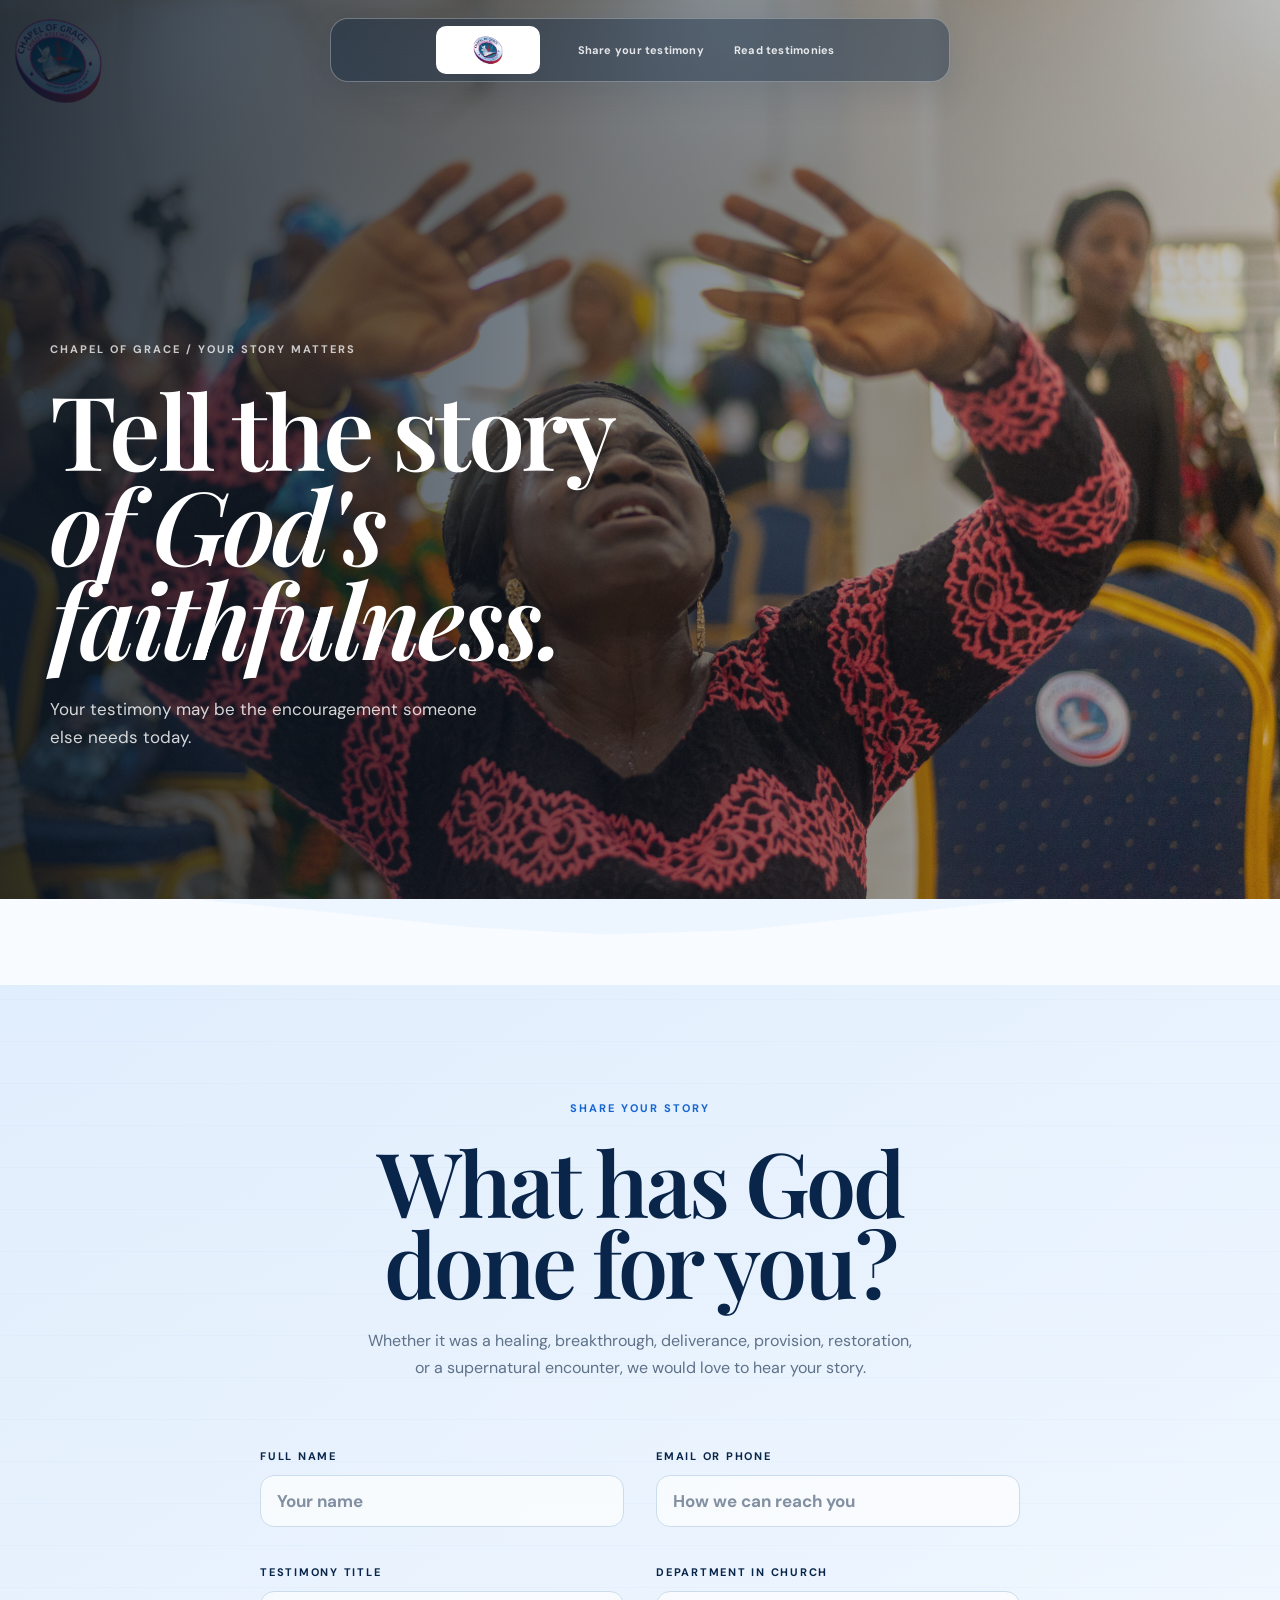
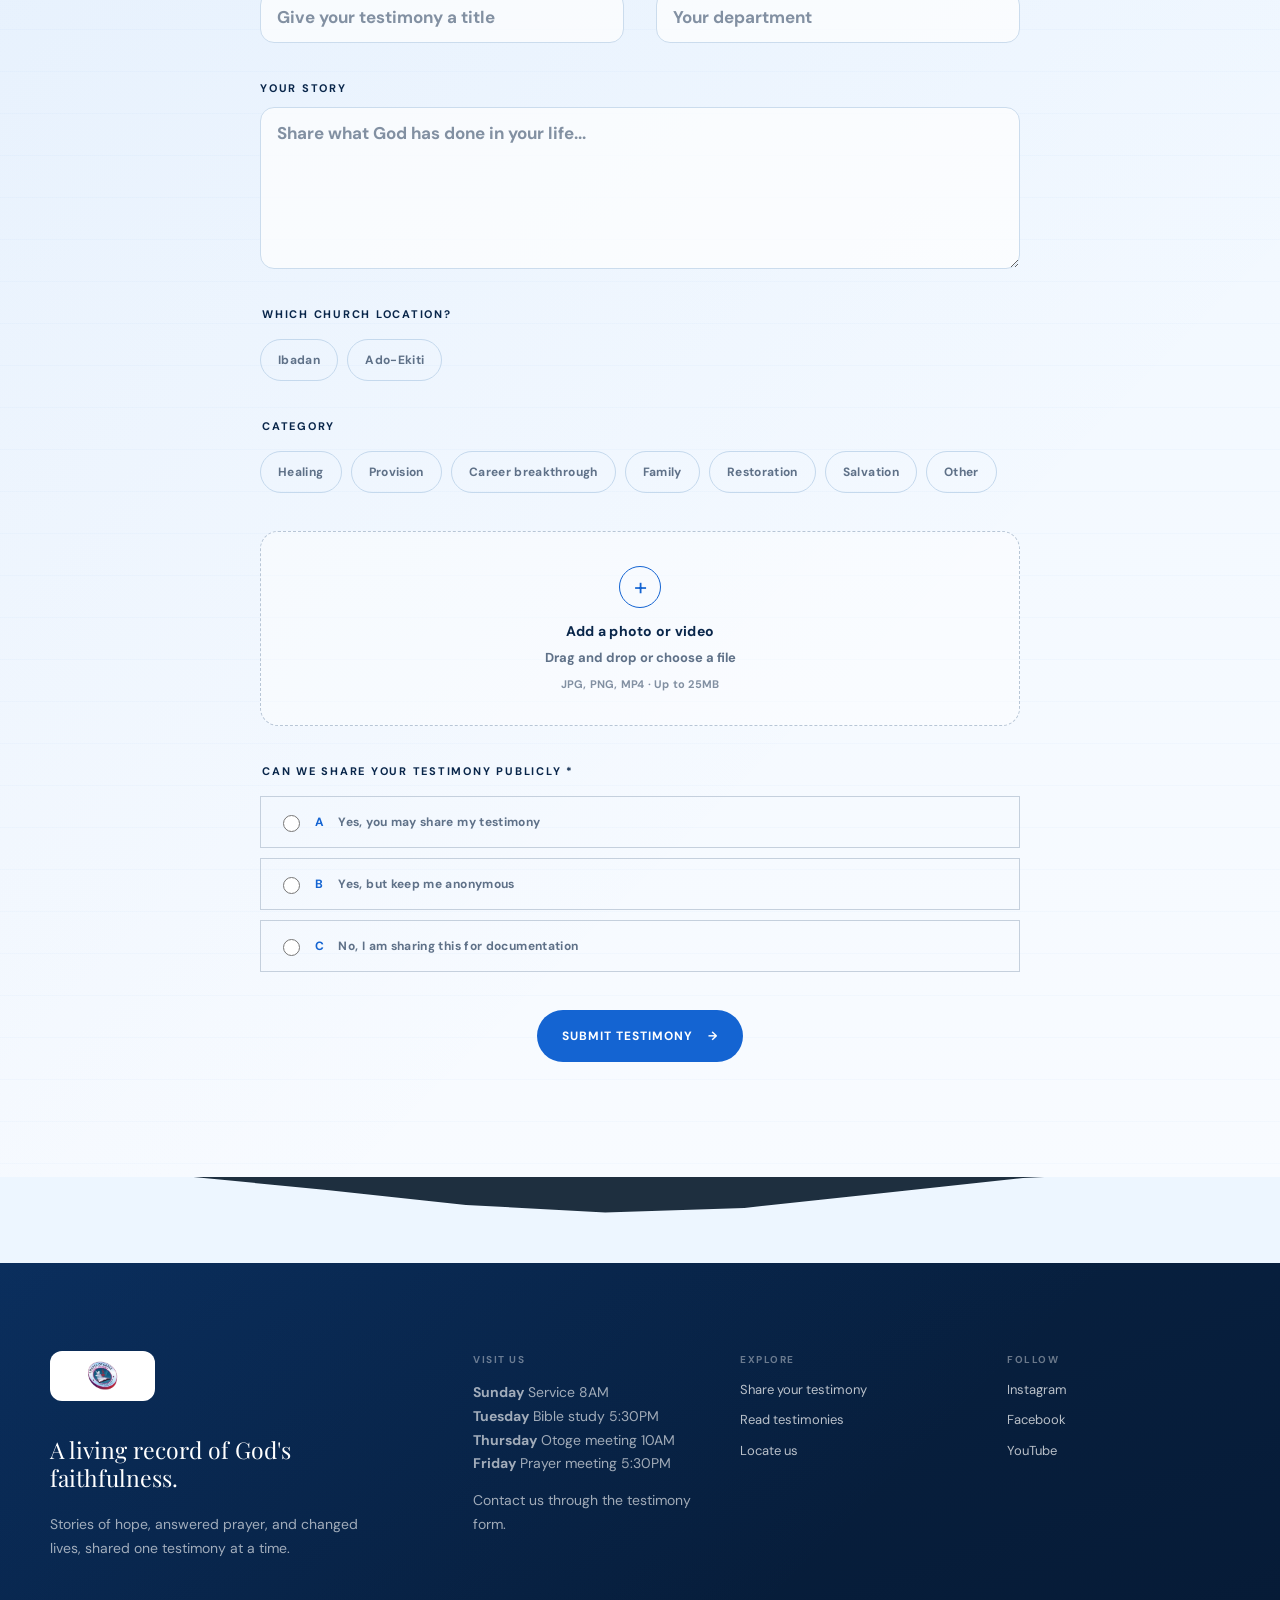
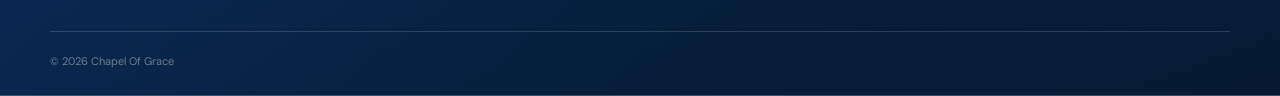
==== share.html @ ff1cec9a "Integrated web3 forms" ====
<!doctype html>
<html lang="en">

<head>
    <meta charset="UTF-8">
    <meta name="viewport" content="width=device-width, initial-scale=1">
    <meta name="description" content="Share your testimony with the Chapel Of Grace community.">
    <title>Share Your Testimony - Chapel Of Grace</title>
    <link rel="icon" type="image/jpeg" href="logo.jpg">
    <link rel="preconnect" href="https://fonts.googleapis.com">
    <link rel="preconnect" href="https://fonts.gstatic.com" crossorigin>
    <link
        href="https://fonts.googleapis.com/css2?family=DM+Sans:wght@400;500;600;700&family=Playfair+Display:ital,wght@0,500;0,600;0,700;1,500&display=swap"
        rel="stylesheet">
    <link rel="stylesheet" href="styles.css">
    <script src="script.js" defer></script>
</head>

<body class="share-page">
    <header class="site-header" id="siteHeader">
        <a class="brand" href="index.html#top" aria-label="Chapel Of Grace home"><img class="brand-logo" src="logo.jpg"
                alt="Chapel Of Grace"></a>
        <nav class="desktop-nav" aria-label="Primary navigation"><a href="share.html" aria-current="page">Share your
                testimony</a><a href="stories.html">Read testimonies</a></nav>
        <button class="menu-toggle" type="button" aria-label="Open navigation" aria-expanded="false"
            aria-controls="mobileNav"><span aria-hidden="true"></span><span aria-hidden="true"></span></button>
        <nav class="mobile-nav" id="mobileNav" aria-label="Mobile navigation"><a href="share.html"
                aria-current="page">Share your
                testimony</a><a href="stories.html">Read testimonies</a></nav>
    </header>

    <main id="top">
        <section class="hero share-hero" aria-labelledby="shareHeroTitle">
            <div class="hero-image" aria-hidden="true"></div>
            <div class="hero-shade" aria-hidden="true"></div>
            <div class="hero-inner page-width">
                <p class="eyebrow light">Chapel Of Grace / Your story matters</p>
                <h1 id="shareHeroTitle">Tell the story<br><em>of God's faithfulness.</em></h1>
                <p class="hero-copy">Your testimony may be the encouragement someone else needs today.</p>
            </div>
        </section>

        <div class="wave-divider wave-sky" aria-hidden="true"></div>
        <section class="share-section section" id="share">
            <div class="page-width narrow-width">
                <div class="section-heading">
                    <p class="eyebrow">Share your story</p>
                    <h2>What has God<br>done for you?</h2>
                    <p>Whether it was a healing, breakthrough, deliverance, provision, restoration, or a supernatural
                        encounter, we would love to hear your story.</p>
                </div>
                <form id="testimonyForm" enctype="multipart/form-data">
                    <input type="hidden" name="access_key" value="eef66657-2991-435d-825e-352e57eb34a8">
                    <input type="hidden" name="subject" value="New testimony submission">
                    <input type="hidden" name="from_name" value="Chapel Of Grace testimony form">
                    <div class="form-row"><label>Full name<input name="name" type="text" placeholder="Your name"
                                required></label><label>Email or phone<input name="contact" type="text"
                                placeholder="How we can reach you" required></label></div>
                    <div class="form-row"><label>Testimony title<input name="title" type="text"
                                placeholder="Give your testimony a title" required></label><label>Department in
                            church<input name="department" type="text" placeholder="Your department" required></label>
                    </div>
                    <label>Your story<textarea name="testimony" rows="6"
                            placeholder="Share what God has done in your life..." required></textarea></label>
                    <fieldset>
                        <legend>Which church location?</legend>
                        <div class="category-list"><label><input type="radio" name="location" value="ibadan"
                                    required><span>Ibadan</span></label><label><input type="radio" name="location"
                                    value="ado-ekiti"><span>Ado-Ekiti</span></label></div>
                    </fieldset>
                    <fieldset>
                        <legend>Category</legend>
                        <div class="category-list"><label><input type="radio" name="category" value="healing"
                                    required><span>Healing</span></label><label><input type="radio" name="category"
                                    value="provision"><span>Provision</span></label><label><input type="radio"
                                    name="category" value="career-breakthrough"><span>Career
                                    breakthrough</span></label><label><input type="radio" name="category"
                                    value="family"><span>Family</span></label><label><input type="radio" name="category"
                                    value="restoration"><span>Restoration</span></label><label><input type="radio"
                                    name="category" value="salvation"><span>Salvation</span></label><label><input
                                    type="radio" name="category" value="other"><span>Other</span></label></div>
                    </fieldset>
                    <div class="upload-field" id="uploadField">
                        <input id="mediaInput" type="file" name="media" accept="image/*,video/*">
                        <label class="upload-content" for="mediaInput">
                            <span class="upload-icon" aria-hidden="true">+</span>
                            <strong>Add a photo or video</strong>
                            <span>Drag and drop or choose a file</span>
                            <small>JPG, PNG, MP4 &middot; Up to 25MB</small>
                        </label>
                        <div class="upload-preview" id="uploadPreview" hidden></div>
                        <p class="upload-error" id="uploadError" role="alert" hidden></p>
                    </div>
                    <fieldset>
                        <legend>Can we share your testimony publicly <span aria-hidden="true">*</span></legend>
                        <div class="sharing-options"><label><input type="radio" name="publicSharing" value="public"
                                    required><span><strong>A</strong> Yes, you may share my
                                    testimony</span></label><label><input type="radio" name="publicSharing"
                                    value="anonymous"><span><strong>B</strong> Yes, but keep me
                                    anonymous</span></label><label><input type="radio" name="publicSharing"
                                    value="documentation"><span><strong>C</strong> No, I am sharing this for
                                    documentation</span></label></div>
                    </fieldset>
                    <button class="button button-blue" type="submit">Submit testimony <span
                            aria-hidden="true">&rarr;</span></button>
                    <p class="form-status" id="formStatus" role="status" aria-live="polite" hidden></p>
                </form>
                <div class="success-message" id="successMessage" hidden>
                    <div class="success-panel">
                        <p class="eyebrow">Thank you</p>
                        <h3>Your story has been received.</h3>
                        <p>Thank you for sharing what God has done. Your story will be reviewed before publication.</p>
                        <button class="text-link" type="button" id="resetForm">Share another testimony <span
                                aria-hidden="true">&rarr;</span></button>
                    </div>
                </div>
            </div>
        </section>
    </main>

    <div class="wave-divider wave-statement" aria-hidden="true"></div>
    <footer class="site-footer">
        <div class="page-width footer-inner">
            <div class="footer-top">
                <div class="footer-brand">
                    <a class="brand" href="index.html#top" aria-label="Chapel Of Grace home"><img class="brand-logo"
                            src="logo.jpg" alt="Chapel Of Grace"></a>
                    <p class="footer-kicker">A living record of God's faithfulness.</p>
                    <p>Stories of hope, answered prayer, and changed lives, shared one testimony at a time.</p>
                </div>
                <div class="footer-column">
                    <p class="footer-label">Visit us</p>
                    <p class="visit-schedule"><strong>Sunday</strong> Service 8AM<br><strong>Tuesday</strong> Bible
                        study 5:30PM<br><strong>Thursday</strong> Otoge meeting 10AM<br><strong>Friday</strong> Prayer
                        meeting 5:30PM</p>
                    <p>Contact us through the testimony form.</p>
                </div>
                <div class="footer-column">
                    <p class="footer-label">Explore</p>
                    <a href="share.html">Share your testimony</a>
                    <a href="stories.html">Read testimonies</a>
                    <a href="index.html#locations">Locate us</a>
                </div>
                <div class="footer-column">
                    <p class="footer-label">Follow</p>
                    <a href="https://www.instagram.com/chapel_of_grace_ibadan/" target="_blank"
                        rel="noopener noreferrer">Instagram</a>
                    <a href="https://web.facebook.com/ChapelofGraceIbadan/" target="_blank"
                        rel="noopener noreferrer">Facebook</a>
                    <a href="https://www.youtube.com/@chapelofgraceibadan" target="_blank"
                        rel="noopener noreferrer">YouTube</a>
                </div>
            </div>
        </div>
        <div class="page-width footer-bottom"><span>&copy; <span id="currentYear"></span> Chapel Of
                Grace</span>
        </div>
    </footer>
</body>

</html>
---- styles.css ----
:root {
    --navy: #102943;
    --blue: #1e5aa8;
    --sky: #eaf1f8;
    --cream: #f7f6f1;
    --paper: #ffffff;
    --muted: #627085;
    --line: #d9e0e8;
    --serif: 'Playfair Display', Georgia, serif;
    --sans: 'DM Sans', Arial, sans-serif;
}

* {
    box-sizing: border-box;
}

html {
    scroll-behavior: smooth;
}

body {
    margin: 0;
    min-width: 320px;
    overflow-x: hidden;
    color: var(--navy);
    background: var(--paper);
    font-family: var(--sans);
}

a {
    color: inherit;
    text-decoration: none;
}

button,
input,
textarea {
    font: inherit;
}

.page-width {
    width: min(1180px, calc(100% - 48px));
    margin-inline: auto;
}

.narrow-width {
    width: min(760px, calc(100% - 48px));
}

.section {
    padding: 120px 0;
}

.site-header {
    position: absolute;
    z-index: 10;
    inset: 0 0 auto;
    height: 88px;
    padding: 0 max(24px, calc((100vw - 1180px) / 2));
    display: flex;
    align-items: center;
    justify-content: space-between;
    color: #fff;
}

.brand {
    display: inline-flex;
    align-items: center;
}

.brand-logo {
    display: block;
    width: 116px;
    height: auto;
}

.desktop-nav {
    display: flex;
    gap: 38px;
    font-size: 13px;
}

.desktop-nav a,
.mobile-nav a {
    transition: opacity .2s ease;
}

.desktop-nav a:hover,
.mobile-nav a:hover {
    opacity: .65;
}

.menu-toggle,
.mobile-nav {
    display: none;
}

.hero {
    position: relative;
    isolation: isolate;
    min-height: 760px;
    height: min(100vh, 900px);
    overflow: hidden;
    display: flex;
    align-items: center;
    color: #fff;
}

.hero-image,
.hero-shade,
.statement-image,
.statement-shade {
    position: absolute;
    inset: 0;
}

.hero-image {
    z-index: -2;
    background: #26394b url('./hero.jpg') center / cover no-repeat;
}

.hero-shade {
    z-index: -1;
    background: linear-gradient(90deg, rgba(7, 21, 36, .84) 0%, rgba(7, 21, 36, .5) 48%, rgba(7, 21, 36, .24) 100%);
}

.hero-inner {
    padding-top: 82px;
}

.eyebrow {
    margin: 0 0 26px;
    color: var(--blue);
    font-size: 11px;
    line-height: 1.3;
    font-weight: 700;
    letter-spacing: .18em;
    text-transform: uppercase;
}

.eyebrow.light {
    color: rgba(255, 255, 255, .75);
}

h1,
h2,
h3,
p {
    margin-top: 0;
}

h1,
h2,
h3 {
    font-family: var(--serif);
    font-weight: 600;
}

.hero h1 {
    max-width: 760px;
    margin-bottom: 30px;
    font-size: clamp(3.6rem, 8vw, 7.6rem);
    line-height: .92;
    letter-spacing: -.055em;
}

em {
    color: inherit;
    font-style: italic;
}

.hero-copy {
    max-width: 430px;
    margin-bottom: 34px;
    color: rgba(255, 255, 255, .82);
    font-size: 17px;
    line-height: 1.65;
}

.hero-actions {
    display: flex;
    align-items: center;
    gap: 25px;
    flex-wrap: wrap;
}

.button {
    display: inline-flex;
    align-items: center;
    justify-content: center;
    gap: 15px;
    min-height: 50px;
    padding: 0 22px;
    border: 1px solid transparent;
    cursor: pointer;
    font-size: 12px;
    font-weight: 700;
    letter-spacing: .08em;
    text-transform: uppercase;
    transition: transform .2s ease, background .2s ease, color .2s ease;
}

.button:hover {
    transform: translateY(-2px);
}

.button-light {
    background: #fff;
    color: var(--navy);
}

.button-light:hover {
    background: var(--sky);
}

.button-blue {
    background: var(--blue);
    color: #fff;
}

.button-blue:hover {
    background: #154783;
}

.text-link {
    display: inline-flex;
    align-items: center;
    gap: 9px;
    border-bottom: 1px solid currentColor;
    padding-bottom: 4px;
    font-size: 12px;
    font-weight: 700;
    letter-spacing: .08em;
    text-transform: uppercase;
}

.text-link.light {
    color: #fff;
    border-color: rgba(255, 255, 255, .6);
}

.verse {
    display: flex;
    flex-direction: column;
    gap: 8px;
    max-width: 300px;
    margin-top: 55px;
    padding-left: 16px;
    border-left: 2px solid #8cb6e4;
    color: rgba(255, 255, 255, .72);
    font-family: var(--serif);
    font-size: 16px;
    line-height: 1.5;
}

.verse small {
    color: rgba(255, 255, 255, .5);
    font-family: var(--sans);
    font-size: 10px;
    letter-spacing: .14em;
    text-transform: uppercase;
}

.scroll-cue {
    position: absolute;
    bottom: 28px;
    left: 50%;
    display: flex;
    align-items: center;
    gap: 14px;
    color: rgba(255, 255, 255, .65);
    font-size: 10px;
    letter-spacing: .18em;
    text-transform: uppercase;
    transform: translateX(-50%);
}

.scroll-cue i {
    display: block;
    width: 42px;
    height: 1px;
    background: currentColor;
}

.intro {
    background:
        linear-gradient(120deg, rgba(255, 255, 255, .72), transparent 42%),
        linear-gradient(180deg, #f8fbff 0%, #eef6ff 100%);
}

.intro-grid {
    display: grid;
    grid-template-columns: 1.25fr .75fr;
    gap: 12%;
    align-items: end;
}

.intro h2 {
    max-width: 720px;
    margin: 0;
    font-size: clamp(2.5rem, 5vw, 5.4rem);
    line-height: .99;
    letter-spacing: -.045em;
}

.intro h2 em {
    color: var(--blue);
}

.intro-note {
    max-width: 310px;
    padding-bottom: 5px;
    color: var(--muted);
    font-size: 16px;
    line-height: 1.7;
}

.intro-note .text-link {
    margin-top: 18px;
    color: var(--navy);
}

.locations-section {
    background:
        linear-gradient(135deg, rgba(20, 100, 210, .08), transparent 48%),
        linear-gradient(180deg, #f8fbff 0%, #ffffff 100%);
}

.locations-grid {
    display: grid;
    grid-template-columns: minmax(220px, .72fr) minmax(0, 1.28fr);
    gap: clamp(50px, 8vw, 120px);
    align-items: center;
}

.locations-intro h2 {
    margin: 0 0 26px;
    color: var(--navy);
    font-size: clamp(4rem, 8vw, 8rem);
    line-height: .84;
    letter-spacing: -.06em;
}

.locations-intro h2 em {
    color: var(--blue);
}

.locations-intro>p:not(.eyebrow) {
    max-width: 300px;
    margin-bottom: 34px;
    color: var(--muted);
    font-size: 16px;
    line-height: 1.7;
}

.location-tabs {
    display: flex;
    gap: 10px;
}

.location-tab {
    padding: 12px 22px;
    border: 1px solid var(--line);
    border-radius: 999px;
    background: transparent;
    color: var(--muted);
    cursor: pointer;
    font-size: 11px;
    font-weight: 700;
    letter-spacing: .12em;
    text-transform: uppercase;
    transition: background .2s ease, border-color .2s ease, color .2s ease;
}

.location-tab:hover,
.location-tab.active {
    border-color: var(--blue);
    background: var(--blue);
    color: #fff;
}

.location-map-wrap {
    position: relative;
    min-height: 430px;
    overflow: hidden;
    border-radius: 22px;
    background: var(--sky);
    box-shadow: 0 24px 50px rgba(9, 38, 74, .14);
}

.location-map {
    display: none;
    width: 100%;
    height: 430px;
    border: 0;
}

.location-map.active {
    display: block;
}

.socials-section {
    background: var(--navy);
    color: #fff;
}

.socials-inner {
    display: grid;
    grid-template-columns: 1fr 1fr;
    gap: 70px;
    align-items: end;
}

.socials-section h2 {
    margin: 0;
    font-size: clamp(3.4rem, 7vw, 7rem);
    line-height: .88;
    letter-spacing: -.06em;
}

.socials-section h2 em {
    color: #8eb9f3;
}

.social-links {
    display: grid;
    border-top: 1px solid rgba(255, 255, 255, .25);
}

.social-links a {
    display: flex;
    align-items: center;
    justify-content: space-between;
    padding: 18px 0;
    border-bottom: 1px solid rgba(255, 255, 255, .25);
    color: rgba(255, 255, 255, .82);
    font-size: 13px;
    font-weight: 700;
    letter-spacing: .08em;
    text-transform: uppercase;
    transition: color .2s ease, padding .2s ease;
}

.social-name {
    display: inline-flex;
    align-items: center;
    gap: 12px;
}

.social-icon {
    width: 20px;
    height: 20px;
    fill: none;
    stroke: currentColor;
    stroke-linecap: round;
    stroke-linejoin: round;
    stroke-width: 1.8;
}

.social-icon-facebook {
    fill: currentColor;
    stroke: none;
}

.social-icon-youtube {
    width: 22px;
}

.social-play {
    fill: currentColor;
    stroke: none;
}

.social-links a:hover {
    padding-inline: 8px;
    color: #fff;
}

.share-section {
    background:
        linear-gradient(135deg, rgba(20, 100, 210, .06), transparent 48%),
        repeating-linear-gradient(0deg, rgba(20, 100, 210, .025) 0, rgba(20, 100, 210, .025) 1px, transparent 1px, transparent 42px),
        linear-gradient(180deg, #edf6ff 0%, #f8fbff 100%);
}

.section-heading {
    margin-bottom: 68px;
    text-align: center;
}

.section-heading h2 {
    margin-bottom: 24px;
    font-size: clamp(3rem, 7vw, 6.5rem);
    line-height: .9;
    letter-spacing: -.055em;
}

.section-heading>p:last-child {
    max-width: 560px;
    margin: auto;
    color: var(--muted);
    font-size: 16px;
    line-height: 1.7;
}

form {
    display: flex;
    flex-direction: column;
    gap: 38px;
}

.form-row {
    display: grid;
    grid-template-columns: 1fr 1fr;
    gap: 32px;
}

form label,
legend {
    display: block;
    color: var(--navy);
    font-size: 11px;
    font-weight: 700;
    letter-spacing: .16em;
    text-transform: uppercase;
}

input[type='text'],
textarea {
    display: block;
    width: 100%;
    margin-top: 12px;
    padding: 12px 0 16px;
    border: 0;
    border-bottom: 1px solid #b8c6d6;
    outline: 0;
    color: var(--navy);
    background: transparent;
    font-size: 17px;
}

textarea {
    resize: vertical;
    min-height: 125px;
}

input::placeholder,
textarea::placeholder {
    color: #8290a2;
}

input[type='text']:focus,
textarea:focus {
    border-color: var(--blue);
}

fieldset {
    min-width: 0;
    margin: 0;
    padding: 0;
    border: 0;
}

.category-list {
    display: flex;
    flex-wrap: wrap;
    gap: 9px;
    margin-top: 18px;
}

.category-list label {
    cursor: pointer;
}

.category-list input {
    position: absolute;
    opacity: 0;
    pointer-events: none;
}

.category-list span {
    display: block;
    padding: 12px 17px;
    border: 1px solid #c5d0dd;
    color: var(--muted);
    font-size: 12px;
    letter-spacing: .03em;
    text-transform: none;
    transition: .2s ease;
}

.category-list span:hover,
.category-list input:checked+span {
    border-color: var(--blue);
    background: var(--blue);
    color: #fff;
}

.sharing-options {
    display: grid;
    gap: 10px;
    margin-top: 18px;
}

.sharing-options label {
    display: flex;
    align-items: center;
    gap: 12px;
    padding: 15px 17px;
    border: 1px solid #c5d0dd;
    color: var(--muted);
    cursor: pointer;
    font-size: 12px;
    letter-spacing: .03em;
    text-transform: none;
    transition: border-color .2s ease, background .2s ease, color .2s ease;
}

.sharing-options label:has(input:checked) {
    border-color: var(--blue);
    background: rgba(20, 100, 210, .08);
    color: var(--navy);
}

.sharing-options input {
    flex: 0 0 auto;
    width: 17px;
    height: 17px;
    accent-color: var(--blue);
}

.sharing-options strong {
    display: inline-block;
    min-width: 20px;
    color: var(--blue);
}

.upload-field {
    position: relative;
    padding: 0;
    border: 1px dashed #b8c6d6;
    border-radius: 18px;
    background: rgba(255, 255, 255, .42);
    cursor: pointer;
    overflow: hidden;
    transition: border-color .2s ease, background .2s ease, box-shadow .2s ease;
}

.upload-field:hover,
.upload-field.is-dragging,
.upload-field.has-file {
    border-color: var(--blue);
    background: rgba(255, 255, 255, .78);
    box-shadow: 0 0 0 4px rgba(20, 100, 210, .08);
}

.upload-field input {
    position: absolute;
    width: 1px;
    height: 1px;
    overflow: hidden;
    clip: rect(0 0 0 0);
    white-space: nowrap;
    clip-path: inset(50%);
}

.upload-content {
    display: flex;
    align-items: center;
    flex-direction: column;
    gap: 9px;
    padding: 34px 26px;
    color: var(--muted);
    cursor: pointer;
    letter-spacing: 0;
    text-align: center;
    text-transform: none;
}

.upload-icon {
    display: grid;
    width: 42px;
    height: 42px;
    margin-bottom: 5px;
    place-items: center;
    border: 1px solid var(--blue);
    border-radius: 50%;
    color: var(--blue);
    font-size: 24px;
    font-weight: 400;
}

.upload-content strong {
    color: var(--navy);
    font-size: 14px;
    letter-spacing: .02em;
    text-transform: none;
}

.upload-content>span:not(.upload-icon) {
    font-size: 13px;
}

.upload-content small {
    display: block;
    margin-top: 2px;
    color: #8290a2;
    font-size: 11px;
    letter-spacing: .02em;
    text-transform: none;
}

.upload-preview {
    margin: 0 18px 18px;
    overflow: hidden;
    border-radius: 12px;
    background: var(--navy);
}

.upload-preview img,
.upload-preview video {
    display: block;
    width: 100%;
    max-height: 280px;
    object-fit: contain;
}

.upload-error {
    margin: 0 24px 18px;
    color: #b42318;
    font-size: 12px;
    line-height: 1.5;
    text-align: center;
}

.consent {
    display: flex;
    align-items: flex-start;
    gap: 12px;
    color: var(--muted);
    letter-spacing: 0;
    text-transform: none;
}

.consent input {
    width: 18px;
    height: 18px;
    margin: 0;
    accent-color: var(--blue);
}

form>.button {
    align-self: center;
}

.form-status {
    margin: -18px 0 0;
    color: var(--muted);
    font-size: 13px;
    line-height: 1.5;
    text-align: center;
}

.form-status.error {
    color: #b42318;
}

.success-message {
    position: fixed;
    z-index: 40;
    inset: 0;
    display: grid;
    place-items: center;
    padding: 24px;
    background: rgba(6, 26, 53, .72);
    backdrop-filter: blur(8px);
    text-align: center;
}

.success-message[hidden] {
    display: none;
}

.success-panel {
    position: relative;
    width: min(680px, 100%);
    max-height: min(430px, calc(100vh - 48px));
    overflow-y: auto;
    padding: clamp(42px, 7vw, 72px) clamp(24px, 7vw, 64px);
    border-radius: 22px;
    background: #fff;
    box-shadow: 0 30px 80px rgba(4, 23, 52, .28);
}

.success-message h3 {
    margin-bottom: 20px;
    font-size: clamp(2.4rem, 5vw, 4.5rem);
    line-height: .95;
}

.success-message>p:not(.eyebrow) {
    max-width: 450px;
    margin: 0 auto 25px;
    color: var(--muted);
    line-height: 1.7;
}

body.submission-open {
    overflow: hidden;
}

.statement {
    position: relative;
    isolation: isolate;
    min-height: 590px;
    display: flex;
    align-items: end;
    overflow: hidden;
    color: #fff;
}

.statement-image {
    z-index: -2;
    background: #1e2f3f url('https://images.unsplash.com/photo-1519491050282-cf00c82424b4?auto=format&fit=crop&w=2200&q=85') center / cover no-repeat;
}

.statement-shade {
    z-index: -1;
    background: linear-gradient(180deg, rgba(7, 21, 36, .18), rgba(7, 21, 36, .86));
}

.statement-inner {
    padding-bottom: 78px;
}

.statement h2 {
    margin-bottom: 20px;
    font-size: clamp(3.4rem, 8vw, 8rem);
    line-height: .86;
    letter-spacing: -.06em;
}

.statement-inner>p:last-child {
    max-width: 370px;
    margin-bottom: 0;
    color: rgba(255, 255, 255, .75);
    font-size: 17px;
    line-height: 1.6;
}

.stories {
    background:
        linear-gradient(115deg, rgba(237, 246, 255, .82), transparent 46%),
        linear-gradient(180deg, #ffffff 0%, #f4f9ff 100%);
}

.stories-heading {
    display: flex;
    align-items: end;
    justify-content: space-between;
    gap: 50px;
    margin-bottom: 60px;
}

.stories-heading h2 {
    margin: 0;
    font-size: clamp(3rem, 6vw, 6.5rem);
    line-height: .88;
    letter-spacing: -.055em;
}

.stories-heading>p {
    max-width: 250px;
    margin: 0;
    color: var(--muted);
    line-height: 1.6;
}

.filters {
    display: flex;
    gap: 24px;
    overflow-x: auto;
    margin-bottom: 48px;
    padding-bottom: 12px;
    border-bottom: 1px solid var(--line);
}

.filter {
    flex: 0 0 auto;
    padding: 0 0 10px;
    border: 0;
    border-bottom: 2px solid transparent;
    background: none;
    color: var(--muted);
    cursor: pointer;
    font-size: 11px;
    font-weight: 700;
    letter-spacing: .12em;
    text-transform: uppercase;
}

.filter.active {
    border-color: var(--blue);
    color: var(--blue);
}

.story-grid {
    display: grid;
    grid-template-columns: repeat(3, 1fr);
    gap: 38px 24px;
}

.story-card {
    border-top: 1px solid var(--line);
    padding-top: 18px;
    cursor: pointer;
    transition: transform .25s ease, border-color .25s ease;
}

.story-card:hover,
.story-card:focus-visible {
    border-color: var(--blue);
    outline: 0;
    transform: translateY(-5px);
}

.story-card .card-image {
    width: 100%;
    aspect-ratio: 4 / 3;
    margin-bottom: 20px;
    object-fit: cover;
    background: var(--sky);
}

.story-card .card-category {
    color: var(--blue);
    font-size: 10px;
    font-weight: 700;
    letter-spacing: .15em;
    text-transform: uppercase;
}

.story-card h3 {
    margin: 13px 0 10px;
    font-size: clamp(1.65rem, 3vw, 2.6rem);
    line-height: .98;
    letter-spacing: -.035em;
}

.story-card p {
    margin-bottom: 16px;
    color: var(--muted);
    line-height: 1.6;
}

.story-card small {
    color: #8794a5;
    font-size: 12px;
}

.read-more {
    display: inline-flex;
    align-items: center;
    gap: 9px;
    margin-top: 18px;
    padding: 0 0 5px;
    border: 0;
    border-bottom: 1px solid currentColor;
    background: transparent;
    color: var(--navy);
    cursor: pointer;
    font-size: 11px;
    font-weight: 700;
    letter-spacing: .1em;
    text-transform: uppercase;
}

.read-more:hover,
.read-more:focus-visible {
    color: var(--blue);
    outline: 0;
}

body.modal-open {
    overflow: hidden;
}

body.modal-open .site-header {
    visibility: hidden;
    opacity: 0;
    pointer-events: none;
}

.story-modal[hidden] {
    display: none;
}

.story-modal {
    position: fixed;
    z-index: 30;
    inset: 0;
    display: grid;
    place-items: center;
    padding: 24px;
    background: rgba(6, 26, 53, .72);
    backdrop-filter: blur(8px);
}

.story-modal-panel {
    position: relative;
    width: min(680px, 100%);
    max-height: min(720px, calc(100vh - 48px));
    overflow-y: auto;
    padding: clamp(32px, 6vw, 64px);
    border-radius: 22px;
    background: #fff;
    box-shadow: 0 30px 80px rgba(4, 23, 52, .28);
}

.modal-close {
    position: absolute;
    top: 18px;
    right: 18px;
    display: grid;
    width: 38px;
    height: 38px;
    place-items: center;
    border: 1px solid var(--line);
    border-radius: 50%;
    background: transparent;
    color: var(--navy);
    cursor: pointer;
    font-size: 25px;
    line-height: 1;
    transition: background .2s ease, color .2s ease;
}

.modal-close:hover,
.modal-close:focus-visible {
    border-color: var(--blue);
    background: var(--blue);
    color: #fff;
    outline: 0;
}

.modal-navigation {
    display: flex;
    gap: 8px;
    margin-bottom: 30px;
}

.modal-previous,
.modal-next {
    display: grid;
    width: 42px;
    height: 42px;
    place-items: center;
    border: 1px solid var(--line);
    border-radius: 50%;
    background: transparent;
    color: var(--navy);
    cursor: pointer;
    font-size: 20px;
    line-height: 1;
    transition: background .2s ease, border-color .2s ease, color .2s ease;
}

.modal-previous:hover,
.modal-previous:focus-visible,
.modal-next:hover,
.modal-next:focus-visible {
    border-color: var(--blue);
    background: var(--blue);
    color: #fff;
    outline: 0;
}

.modal-title {
    max-width: 540px;
    margin: 0 0 28px;
    color: var(--navy);
    font-size: clamp(2.8rem, 6vw, 5.5rem);
    line-height: .9;
    letter-spacing: -.055em;
}

.modal-story {
    margin-bottom: 34px;
    color: var(--muted);
    font-size: 18px;
    line-height: 1.75;
}

.modal-details {
    display: grid;
    grid-template-columns: repeat(3, 1fr);
    gap: 18px;
    padding-top: 22px;
    border-top: 1px solid var(--line);
}

.modal-details span {
    display: flex;
    flex-direction: column;
    gap: 7px;
    color: var(--navy);
    font-size: 13px;
}

.modal-details strong {
    color: var(--muted);
    font-size: 10px;
    letter-spacing: .12em;
    text-transform: uppercase;
}

.site-footer {
    padding: 88px 0 28px;
    background: var(--navy);
    color: #fff;
}

.footer-top {
    display: grid;
    grid-template-columns: 1.7fr repeat(3, 1fr);
    gap: 44px;
    padding-bottom: 70px;
}

.footer-brand {
    max-width: 340px;
}

.footer-brand p {
    margin: 22px 0 0;
    color: rgba(255, 255, 255, .62);
    font-size: 14px;
    line-height: 1.7;
}

.footer-brand .footer-kicker {
    margin-top: 30px;
    color: #fff;
    font-family: var(--serif);
    font-size: 23px;
    line-height: 1.2;
}

.footer-column {
    display: flex;
    flex-direction: column;
    align-items: flex-start;
    gap: 13px;
}

.footer-column p {
    max-width: 320px;
    margin: 0;
    color: rgba(255, 255, 255, .62);
    font-size: 14px;
    line-height: 1.7;
}

.footer-label {
    margin-top: 0 !important;
    color: rgba(255, 255, 255, .4) !important;
    font-size: 10px !important;
    font-weight: 700;
    letter-spacing: .15em;
    text-transform: uppercase;
}

.footer-column a {
    color: rgba(255, 255, 255, .72);
    font-size: 13px;
    line-height: 1.35;
}

.footer-column a:hover {
    color: #fff;
}

.footer-bottom {
    display: flex;
    justify-content: space-between;
    padding-top: 22px;
    border-top: 1px solid rgba(255, 255, 255, .15);
    color: rgba(255, 255, 255, .4);
    font-size: 11px;
}

@media (max-width: 760px) {

    .page-width,
    .narrow-width {
        width: min(100% - 36px, 620px);
    }

    .site-header {
        height: 72px;
        padding-inline: 18px;
    }

    .desktop-nav {
        display: none;
    }

    .menu-toggle {
        display: block;
        padding: 8px 0;
        border: 0;
        color: #fff;
        background: none;
        cursor: pointer;
        font-size: 11px;
        font-weight: 700;
        letter-spacing: .14em;
        text-transform: uppercase;
    }

    .mobile-nav {
        position: absolute;
        top: 62px;
        right: 18px;
        display: flex;
        flex-direction: column;
        gap: 14px;
        width: 210px;
        padding: 20px;
        background: var(--navy);
        opacity: 0;
        pointer-events: none;
        transform: translateY(-8px);
        transition: .2s ease;
    }

    .mobile-nav.open {
        opacity: 1;
        pointer-events: auto;
        transform: translateY(0);
    }

    .mobile-nav a {
        color: #fff;
        font-size: 13px;
    }

    .hero {
        min-height: 700px;
        height: 100svh;
    }

    .hero-shade {
        background: linear-gradient(180deg, rgba(7, 21, 36, .72), rgba(7, 21, 36, .48) 45%, rgba(7, 21, 36, .86));
    }

    .hero-inner {
        padding-top: 45px;
    }

    .hero h1 {
        font-size: clamp(3.1rem, 15vw, 5.3rem);
    }

    .hero-copy {
        font-size: 15px;
    }

    .verse {
        margin-top: 35px;
    }

    .section {
        padding: 78px 0;
    }

    .intro-grid,
    .form-row,
    .stories-heading {
        grid-template-columns: 1fr;
    }

    .intro-grid {
        gap: 42px;
    }

    .intro-note {
        max-width: 440px;
    }

    .locations-grid {
        grid-template-columns: 1fr;
        gap: 48px;
    }

    .socials-inner {
        grid-template-columns: 1fr;
        gap: 48px;
    }

    .locations-intro h2 {
        font-size: clamp(3.7rem, 17vw, 6rem);
    }

    .location-map-wrap,
    .location-map {
        min-height: 360px;
        height: 360px;
    }

    .section-heading {
        margin-bottom: 48px;
    }

    .statement {
        min-height: 540px;
    }

    .statement-inner {
        padding-bottom: 56px;
    }

    .stories-heading {
        align-items: start;
        gap: 24px;
        margin-bottom: 40px;
    }

    .story-grid {
        grid-template-columns: 1fr;
        gap: 32px;
    }

    .story-modal {
        padding: 16px;
    }

    .story-modal-panel {
        max-height: calc(100vh - 32px);
        padding: 34px 24px 28px;
        border-radius: 18px;
    }

    .modal-details {
        grid-template-columns: 1fr;
    }

    .footer-top {
        grid-template-columns: 1fr 1fr;
        gap: 32px;
        padding-bottom: 48px;
    }

    .footer-brand {
        grid-column: 1 / -1;
    }

    .footer-bottom {
        gap: 12px;
        flex-direction: column;
    }
}

@media (prefers-reduced-motion: reduce) {

    *,
    *::before,
    *::after {
        scroll-behavior: auto !important;
        transition-duration: .01ms !important;
    }
}

.stories-page .site-header.past-hero.menu-open .mobile-nav {
    opacity: 1 !important;
    pointer-events: auto !important;
    transform: translate(-50%, 0) scale(1) !important;
}

@media (max-width: 760px) {
    .site-header .desktop-nav {
        display: none !important;
    }

    .site-header .menu-toggle {
        display: grid !important;
    }

    .footer-column p,
    .footer-column a {
        overflow-wrap: anywhere;
    }
}

.stories-page main#top {
    padding-top: 100vh !important;
}

.stories-page main#top {
    padding-top: 100vh;
}

.stories-page .stories-hero h1 {
    max-width: 760px;
}

.stories-page .stories-hero .hero-copy {
    max-width: 430px;
}

@media (max-width: 760px) {

    .site-header,
    .stories-page .site-header {
        width: calc(100% - 24px) !important;
        height: 58px !important;
        padding: 6px 12px !important;
        border-radius: 16px !important;
    }

    .site-header .brand-logo,
    .stories-page .site-header .brand-logo {
        width: 96px !important;
        height: 44px !important;
    }

    .site-header .desktop-nav,
    .stories-page .site-header .desktop-nav {
        display: flex !important;
        flex: 1 1 auto;
        justify-content: center;
        gap: 2px;
        min-width: 0;
    }

    .site-header .desktop-nav a,
    .stories-page .site-header .desktop-nav a {
        min-width: 0;
        padding: 9px 6px;
        border-radius: 8px;
        font-size: 9px;
        letter-spacing: 0;
        white-space: nowrap;
    }

    .site-header .menu-toggle,
    .stories-page .site-header .menu-toggle {
        display: none !important;
        position: absolute !important;
        inset: auto 9px auto auto !important;
        width: 38px !important;
        height: 38px !important;
    }

    .site-header.past-hero,
    .site-header.past-hero.menu-open,
    .stories-page .site-header.past-hero,
    .stories-page .site-header.past-hero.menu-open {
        width: 60px !important;
        height: 60px !important;
        padding: 6px !important;
        border-radius: 50% !important;
    }

    .site-header.past-hero .brand,
    .site-header.past-hero .brand-logo,
    .stories-page .site-header.past-hero .brand,
    .stories-page .site-header.past-hero .brand-logo {
        width: 48px !important;
        height: 48px !important;
    }

    .site-header.past-hero .menu-toggle,
    .site-header.past-hero.menu-open .menu-toggle,
    .stories-page .site-header.past-hero .menu-toggle,
    .stories-page .site-header.past-hero.menu-open .menu-toggle {
        display: grid !important;
        inset: 7px !important;
        width: 46px !important;
        height: 46px !important;
    }

    .site-header.past-hero .desktop-nav,
    .stories-page .site-header.past-hero .desktop-nav {
        display: none !important;
    }
}

.about-section {
    min-height: 78vh;
    display: flex;
    align-items: center;
    overflow: hidden;
    background:
        linear-gradient(135deg, rgba(20, 100, 210, .1), transparent 48%),
        linear-gradient(180deg, #edf6ff 0%, #f8fbff 100%);
    animation: peaceful-drift 24s ease-in-out infinite alternate;
}

.about-inner {
    display: grid;
    grid-template-columns: .55fr 1.05fr .7fr;
    gap: 12%;
    align-items: start;
}

.about-label {
    display: flex;
    align-items: flex-start;
    justify-content: space-between;
    gap: 20px;
}

.about-label .eyebrow {
    margin-bottom: 0;
}

.about-mark {
    display: grid;
    width: 46px;
    height: 46px;
    place-items: center;
    border: 1px solid rgba(20, 100, 210, .28);
    border-radius: 50%;
    color: var(--blue);
    font-size: 24px;
    font-weight: 300;
}

.about-copy {
    max-width: 760px;
}

.about-copy h2 {
    margin: -10px 0 34px;
    color: var(--navy);
    font-size: clamp(4rem, 9vw, 9rem);
    line-height: .84;
    letter-spacing: -.06em;
}

.about-copy h2 em {
    color: var(--blue);
}

.about-copy p {
    max-width: 600px;
    margin-bottom: 20px;
    color: var(--muted);
    font-size: 17px;
    line-height: 1.75;
}

.about-copy .about-lead {
    max-width: 570px;
    margin-bottom: 28px;
    color: var(--navy);
    font-family: var(--serif);
    font-size: clamp(1.55rem, 3vw, 2.5rem);
    line-height: 1.15;
}

.about-copy p:last-child {
    margin-top: 34px;
    color: var(--blue);
    font-weight: 700;
}

@media (max-width: 760px) {

    .site-header,
    .stories-page .site-header {
        width: calc(100% - 24px);
        height: 58px;
        padding: 6px 12px;
        border-radius: 16px;
    }

    .site-header .brand-logo,
    .stories-page .site-header .brand-logo {
        width: 96px;
        height: 44px;
    }

    .site-header .desktop-nav,
    .stories-page .site-header .desktop-nav {
        display: none;
    }

    .site-header .menu-toggle,
    .stories-page .site-header .menu-toggle {
        display: grid;
        position: absolute;
        inset: auto 9px auto auto;
        width: 38px;
        height: 38px;
    }

    .site-header.past-hero,
    .site-header.past-hero.menu-open,
    .stories-page .site-header.past-hero,
    .stories-page .site-header.past-hero.menu-open {
        width: 60px;
        height: 60px;
        padding: 6px;
        border-radius: 50%;
    }

    .site-header.past-hero .brand,
    .site-header.past-hero .brand-logo,
    .stories-page .site-header.past-hero .brand,
    .stories-page .site-header.past-hero .brand-logo {
        width: 48px;
        height: 48px;
    }

    .site-header.past-hero .menu-toggle,
    .site-header.past-hero.menu-open .menu-toggle,
    .stories-page .site-header.past-hero .menu-toggle,
    .stories-page .site-header.past-hero.menu-open .menu-toggle {
        inset: 7px;
        width: 46px;
        height: 46px;
    }
}

.about-image {
    margin-top: 30px;
}

.about-image img {
    display: block;
    width: 100%;
    aspect-ratio: 4 / 5;
    border-radius: 22px;
    object-fit: cover;
    object-position: center 58%;
    box-shadow: 0 24px 50px rgba(9, 38, 74, .14);
}

@media (max-width: 760px) {
    .about-section {
        min-height: auto;
        padding: 100px 0 110px;
    }

    .about-inner {
        grid-template-columns: 1fr;
        gap: 54px;
    }

    .about-image {
        max-width: 460px;
        margin-top: 0;
    }

    .about-copy h2 {
        margin-top: 0;
        font-size: clamp(3.7rem, 17vw, 6rem);
    }

    .about-copy p {
        font-size: 15px;
    }
}

.stories-page main#top {
    padding-top: 100vh !important;
}


.stories-page .site-header.past-hero.menu-open .mobile-nav {
    opacity: 1;
    pointer-events: auto;
    transform: translate(-50%, 0) scale(1);
}

.stories-page .desktop-nav {
    display: flex;
}


.stories-page .stories {
    min-height: calc(100vh - 80px);
    padding-top: 170px;
}

.stories-page-heading {
    max-width: 720px;
    margin-bottom: 64px;
}

.stories-page-heading h1 {
    margin: 0 0 22px;
    color: var(--navy);
    font-size: clamp(3.8rem, 8vw, 7.6rem);
    line-height: .9;
    letter-spacing: -.05em;
}

.stories-page-heading h1 em {
    color: var(--blue);
}

.stories-page-heading>p:last-child {
    max-width: 390px;
    margin: 0;
    color: var(--muted);
    font-size: 17px;
    line-height: 1.65;
}

@media (max-width: 760px) {
    .stories-page .stories {
        padding-top: 130px;
    }

    .stories-page-heading {
        margin-bottom: 44px;
    }

    .stories-page-heading h1 {
        font-size: clamp(3rem, 15vw, 5rem);
    }
}

/* Minimal blue direction, fixed hero, and animated section boundaries. */
:root {
    --navy: #09264a;
    --blue: #1464d2;
    --sky: #edf6ff;
    --cream: #f8fbff;
    --paper: #ffffff;
    --muted: #5f7188;
    --line: #d7e5f4;
}

body {
    background: var(--paper);
}

.site-header {
    position: fixed;
    top: 18px;
    left: 50%;
    inset-inline: auto;
    width: min(1160px, calc(100% - 40px));
    height: 68px;
    padding: 8px 10px 8px 18px;
    border: 1px solid rgba(255, 255, 255, .25);
    border-radius: 20px;
    background: rgba(9, 38, 74, .18);
    box-shadow: 0 12px 35px rgba(4, 23, 52, .12);
    color: #fff;
    transform: translateX(-50%);
    transition: background .3s ease, box-shadow .3s ease, color .3s ease;
}

.site-header.scrolled {
    border-color: rgba(215, 229, 244, .9);
    background: rgba(255, 255, 255, .94);
    box-shadow: 0 12px 32px rgba(9, 38, 74, .12);
    color: var(--navy);
    backdrop-filter: blur(14px);
}

.brand-logo {
    width: 105px;
    height: 50px;
    border-radius: 12px;
    object-fit: cover;
    object-position: center;
    background: #fff;
}

.desktop-nav {
    align-items: center;
    gap: 6px;
    padding: 5px;
    border: 1px solid rgba(255, 255, 255, .18);
    border-radius: 14px;
}

.desktop-nav a {
    padding: 11px 16px;
    border-radius: 10px;
    font-size: 12px;
    font-weight: 700;
    letter-spacing: .02em;
    transition: background .2s ease, color .2s ease;
}

.desktop-nav a:hover,
.site-header.scrolled .desktop-nav a:hover {
    background: var(--sky);
    color: var(--blue);
    opacity: 1;
}

.site-header.scrolled .desktop-nav {
    border-color: var(--line);
}

.menu-toggle {
    border: 0;
    border-radius: 12px;
    padding: 11px 15px;
    background: var(--blue);
    color: #fff;
}

main#top {
    position: relative;
    z-index: 1;
    padding-top: 100vh;
}

.hero {
    position: fixed;
    z-index: 0;
    inset: 0;
    width: 100%;
    min-height: 0;
    height: 100vh;
}

.hero-inner {
    padding-top: clamp(197px, calc(25vh + 2px), 287px);
}

.hero h1,
.intro h2,
.section-heading h2,
.statement h2,
.stories-heading h2 {
    letter-spacing: -.035em;
}

.hero h1 {
    max-width: 800px;
    font-size: clamp(3.5rem, 8vw, 7rem);
}

.hero-actions {
    gap: 12px;
}

.button {
    min-height: 52px;
    border-radius: 999px;
    padding-inline: 24px;
}

.text-link {
    border: 0;
    border-radius: 999px;
    padding: 14px 18px;
    transition: background .2s ease, color .2s ease;
}

.text-link.light:hover {
    background: rgba(255, 255, 255, .14);
}

.section {
    position: relative;
    padding: 116px 0;
}

.wave-divider {
    position: relative;
    z-index: 1;
    height: 86px;
    margin-top: -1px;
    overflow: hidden;
    background: currentColor;
}

.wave-divider::before,
.wave-divider::after {
    position: absolute;
    content: '';
    left: -18%;
    width: 136%;
    height: 125px;
    border-radius: 0;
    clip-path: polygon(0 43%, 8% 34%, 16% 30%, 24% 33%, 32% 42%, 40% 52%, 48% 57%, 56% 54%, 64% 44%, 72% 34%, 80% 30%, 88% 33%, 96% 42%, 100% 48%, 100% 100%, 0 100%);
    transform: translateX(0) rotate(0deg);
}

.wave-divider::before {
    top: -50px;
    height: 150px;
    display: block;
    background: currentColor;
    animation: wave-flow 4.5s ease-in-out infinite alternate-reverse;
}

.wave-divider::after {
    display: none;
}

.wave-cream {
    color: var(--cream);
    background: var(--cream);
}

.wave-cream::before {
    background: #26394b;
}

.wave-sky {
    color: var(--sky);
    background: var(--sky);
}

.wave-sky::before {
    background: var(--cream);
}

.wave-statement {
    color: #1e2f3f;
    background: #1e2f3f;
}

.wave-statement::before {
    background: var(--sky);
}

.wave-white {
    color: #fff;
    background: #fff;
}

.wave-white::before {
    background: #1e2f3f;
}

@keyframes wave-flow {
    from {
        transform: translateX(-6%) rotate(-2deg);
    }

    to {
        transform: translateX(6%) rotate(2deg);
    }
}

.intro {
    background: var(--cream);
}

.share-section {
    background: var(--sky);
}

.category-list span,
.upload-field,
input[type='text'],
textarea {
    border-radius: 14px;
}

input[type='text'],
textarea {
    border: 1px solid #cbdced;
    padding: 14px 16px;
    background: rgba(255, 255, 255, .7);
}

input[type='text']:focus,
textarea:focus {
    border-color: var(--blue);
    box-shadow: 0 0 0 3px rgba(20, 100, 210, .12);
}

.category-list span {
    border-color: #c5d9ed;
    border-radius: 999px;
}

.upload-field,
.story-card {
    border-radius: 18px;
}

.upload-field {
    background: rgba(255, 255, 255, .42);
}

.story-card {
    border: 1px solid var(--line);
    padding: 12px;
    background: #fff;
    box-shadow: 0 12px 30px rgba(9, 38, 74, .06);
    transition: transform .25s ease, box-shadow .25s ease;
}

.story-card:hover {
    transform: translateY(-5px);
    box-shadow: 0 18px 38px rgba(9, 38, 74, .12);
}

.story-card .card-image {
    border-radius: 12px;
}

.filters {
    gap: 8px;
    padding: 5px;
    border: 1px solid var(--line);
    border-radius: 999px;
}

.filter {
    padding: 10px 15px;
    border: 0;
    border-radius: 999px;
    transition: background .2s ease, color .2s ease;
}

.filter.active,
.filter:hover {
    background: var(--blue);
    color: #fff;
}

.site-footer {
    position: relative;
    z-index: 1;
    background:
        linear-gradient(135deg, rgba(20, 100, 210, .2), transparent 52%),
        linear-gradient(160deg, #09264a 0%, #061a35 100%);
}

@media (max-width: 760px) {
    .site-header {
        top: 10px;
        width: calc(100% - 24px);
    }

    .desktop-nav {
        display: none;
    }

    .mobile-nav {
        top: 76px;
        right: 0;
        width: 220px;
        border: 1px solid rgba(215, 229, 244, .35);
        border-radius: 16px;
        box-shadow: 0 14px 30px rgba(4, 23, 52, .18);
    }

    .site-header.scrolled .menu-toggle {
        background: var(--navy);
    }

    .wave-divider {
        height: 52px;
    }
}

/* Centered navbar dock and post-hero logo blob. */
.site-header {
    justify-content: center;
    gap: 24px;
    right: auto;
    left: 50%;
    transition: width .55s cubic-bezier(.22, 1, .36, 1), height .55s cubic-bezier(.22, 1, .36, 1),
        top .55s cubic-bezier(.22, 1, .36, 1), padding .55s cubic-bezier(.22, 1, .36, 1),
        border-radius .55s cubic-bezier(.22, 1, .36, 1), background .3s ease, box-shadow .3s ease;
}

.brand-logo {
    transition: width .55s cubic-bezier(.22, 1, .36, 1), height .55s cubic-bezier(.22, 1, .36, 1), border-radius .3s ease;
}

.menu-toggle {
    display: none;
    position: relative;
    width: 42px;
    height: 42px;
    padding: 0;
    border: 0;
    border-radius: 50%;
    background: var(--blue);
    color: #fff;
    cursor: pointer;
    place-items: center;
    transition: width .55s cubic-bezier(.22, 1, .36, 1), height .55s cubic-bezier(.22, 1, .36, 1), border-radius .55s ease, background .2s ease;
}

.menu-toggle span {
    position: absolute;
    width: 15px;
    height: 2px;
    border-radius: 2px;
    background: currentColor;
    transition: transform .2s ease;
}

.menu-toggle span:first-child {
    transform: translateY(-3px);
}

.menu-toggle span:last-child {
    transform: translateY(3px);
}

.site-header.past-hero {
    top: 22px;
    width: 62px;
    height: 62px;
    padding: 8px;
    gap: 0;
    border-radius: 50%;
    border-color: rgba(255, 255, 255, .24);
    background: var(--blue);
    box-shadow: 0 15px 35px rgba(9, 38, 74, .24);
}

.site-header.past-hero .brand {
    position: absolute;
    inset: 8px;
}

.site-header.past-hero .brand-logo {
    width: 46px;
    height: 46px;
    border-radius: 50%;
}

.site-header.past-hero .desktop-nav {
    display: none;
    opacity: 0;
    pointer-events: none;
}

.site-header.past-hero .menu-toggle {
    display: grid;
    z-index: 2;
    width: 46px;
    height: 46px;
    background: transparent;
}

.site-header.past-hero .mobile-nav {
    display: flex;
    position: absolute;
    top: 50%;
    left: 50%;
    flex-direction: row;
    gap: 6px;
    width: max-content;
    padding: 5px;
    border: 1px solid var(--line);
    border-radius: 999px;
    background: #fff;
    box-shadow: 0 15px 35px rgba(9, 38, 74, .14);
    opacity: 0;
    pointer-events: none;
    transform: translate(-50%, -50%) scale(.8);
    transition: opacity .2s ease, transform .35s cubic-bezier(.22, 1, .36, 1);
}

.site-header.past-hero.menu-open {
    width: min(360px, calc(100% - 32px));
    height: 62px;
    padding: 8px 10px 8px 18px;
    border-radius: 999px;
}

.site-header.past-hero.menu-open .brand {
    position: static;
}

.site-header.past-hero.menu-open .brand-logo {
    width: 105px;
    height: 46px;
    border-radius: 12px;
}

.site-header.past-hero.menu-open .mobile-nav {
    opacity: 1;
    pointer-events: auto;
    transform: translate(-50%, -50%) scale(1);
}

.site-header.past-hero.menu-open .menu-toggle span:first-child {
    transform: rotate(45deg);
}

.site-header.past-hero.menu-open .menu-toggle span:last-child {
    transform: rotate(-45deg);
}

@keyframes navbar-blob-pulse {

    0%,
    100% {
        transform: translateX(-50%) scale(1);
    }

    50% {
        transform: translateX(-50%) scale(1.08);
    }
}

.site-header.past-hero .mobile-nav a {
    padding: 10px 13px;
    border-radius: 999px;
    color: var(--navy);
    font-size: 10px;
    font-weight: 700;
    letter-spacing: .04em;
    text-transform: uppercase;
    white-space: nowrap;
}

.site-header.past-hero .mobile-nav a:hover {
    background: var(--sky);
    color: var(--blue);
    opacity: 1;
}

@media (max-width: 760px) {
    .site-header {
        top: 10px;
        width: calc(100% - 24px);
        height: 62px;
        padding: 7px 14px;
        border-radius: 999px;
        right: auto;
        left: 50%;
    }

    .site-header .brand-logo {
        width: 104px;
        height: 46px;
    }

    .site-header .menu-toggle {
        display: grid;
        position: absolute;
        right: 10px;
    }

    .site-header.past-hero {
        top: 16px;
    }

    .site-header.past-hero.menu-open {
        width: min(360px, calc(100% - 24px));
    }
}

.site-header.past-hero.menu-open .brand {
    flex: 0 0 auto;
}

.site-header.past-hero.menu-open {
    gap: 8px;
}

.site-header.past-hero.menu-open .brand-logo {
    width: 82px;
    height: 40px;
    border-radius: 10px;
}

.site-header.past-hero.menu-open .mobile-nav {
    position: static;
    order: 2;
    flex: 1 1 auto;
    min-width: 0;
    justify-content: center;
    width: auto;
    padding: 3px;
    transform: none;
}

.site-header.past-hero.menu-open .mobile-nav a {
    min-width: 0;
    padding: 8px 6px;
    font-size: 8px;
}

.site-header.past-hero.menu-open .menu-toggle {
    flex: 0 0 30px;
    order: 3;
    position: static;
    width: 30px;
    height: 30px;
}

/* Refined navbar presentation: one quiet dock, then a logo-led menu panel. */
.site-header {
    width: min(620px, calc(100% - 32px));
    height: 64px;
    padding: 7px 10px 7px 14px;
    border-color: rgba(255, 255, 255, .3);
    border-radius: 18px;
    background: rgba(7, 29, 59, .38);
    backdrop-filter: blur(16px);
    transition: width .35s ease, height .35s ease, top .35s ease, padding .35s ease,
        border-radius .35s ease, background .3s ease, box-shadow .3s ease, color .3s ease;
}

.site-header .brand-logo {
    width: 104px;
    height: 48px;
    border-radius: 10px;
}

.site-header .desktop-nav {
    gap: 2px;
    padding: 0;
    border: 0;
}

.site-header .desktop-nav a {
    padding: 11px 14px;
    border-radius: 10px;
    color: rgba(255, 255, 255, .86);
    font-size: 11px;
}

.site-header .desktop-nav a:hover {
    background: rgba(255, 255, 255, .12);
    color: #fff;
}

.site-header.past-hero {
    width: 64px;
    height: 64px;
    padding: 8px;
    border: 0;
    border-radius: 50%;
    background: rgba(7, 29, 59, .38);
    animation: navbar-blob-pulse 2.8s ease-in-out infinite;
    transform-origin: center;
}

.site-header.past-hero .brand,
.site-header.past-hero .brand-logo {
    width: 48px;
    height: 48px;
}

.site-header.past-hero .brand-logo {
    border-radius: 50%;
}

.site-header.past-hero .menu-toggle {
    display: grid;
    position: absolute;
    inset: 9px;
    width: 46px;
    height: 46px;
    border-radius: 50%;
    background: transparent;
}

.site-header.past-hero.menu-open {
    width: 64px;
    height: 64px;
    padding: 8px;
    border-radius: 50%;
    animation: none;
}

.site-header.past-hero.menu-open .brand {
    position: absolute;
    inset: 8px;
}

.site-header.past-hero.menu-open .brand-logo {
    width: 48px;
    height: 48px;
    border-radius: 50%;
}

.site-header.past-hero .mobile-nav,
.site-header.past-hero.menu-open .mobile-nav {
    position: absolute;
    top: calc(100% + 12px);
    left: 50%;
    right: auto;
    display: flex;
    flex-direction: column;
    gap: 4px;
    width: 238px;
    padding: 8px;
    border: 1px solid var(--line);
    border-radius: 18px;
    background: #fff;
    box-shadow: 0 18px 40px rgba(9, 38, 74, .18);
    opacity: 0;
    pointer-events: none;
    transform: translate(-50%, -8px) scale(.94);
    transform-origin: top center;
    transition: opacity .22s ease, transform .3s cubic-bezier(.22, 1, .36, 1);
}

.site-header.past-hero.menu-open .mobile-nav {
    opacity: 1;
    pointer-events: auto;
    transform: translate(-50%, 0) scale(1);
}

.site-header.past-hero .mobile-nav a,
.site-header.past-hero.menu-open .mobile-nav a {
    display: flex;
    align-items: center;
    justify-content: space-between;
    width: 100%;
    padding: 13px 14px;
    border-radius: 11px;
    color: var(--navy);
    font-size: 11px;
    font-weight: 700;
    letter-spacing: .05em;
    text-transform: uppercase;
}

.site-header.past-hero .mobile-nav a::after {
    content: '\2192';
    color: var(--blue);
    font-size: 15px;
}

.site-header.past-hero .mobile-nav a:hover {
    background: var(--sky);
    color: var(--blue);
    opacity: 1;
}

.site-header.past-hero.menu-open .menu-toggle span:first-child {
    transform: rotate(45deg);
}

.site-header.past-hero.menu-open .menu-toggle span:last-child {
    transform: rotate(-45deg);
}

@media (max-width: 760px) {
    .site-header {
        width: calc(100% - 24px);
        height: 62px;
        padding: 7px 14px;
        border-radius: 16px;
    }

    .site-header .brand-logo {
        width: 104px;
        height: 46px;
    }

    .site-header .menu-toggle {
        display: grid;
        position: absolute;
        right: 10px;
        inset: auto 10px auto auto;
        width: 40px;
        height: 40px;
    }

    .site-header.past-hero,
    .site-header.past-hero.menu-open {
        width: 62px;
        height: 62px;
        padding: 7px;
        border-radius: 50%;
    }

    .site-header.past-hero .brand,
    .site-header.past-hero .brand-logo {
        width: 48px;
        height: 48px;
    }

    .site-header.past-hero .menu-toggle,
    .site-header.past-hero.menu-open .menu-toggle {
        inset: 8px;
        width: 46px;
        height: 46px;
    }
}

/* Layered page backgrounds. */
.intro {
    background:
        linear-gradient(120deg, rgba(255, 255, 255, .72), transparent 42%),
        linear-gradient(180deg, #f8fbff 0%, #eef6ff 100%);
}

.share-section {
    background:
        linear-gradient(135deg, rgba(20, 100, 210, .06), transparent 48%),
        repeating-linear-gradient(0deg, rgba(20, 100, 210, .025) 0, rgba(20, 100, 210, .025) 1px, transparent 1px, transparent 42px),
        linear-gradient(180deg, #edf6ff 0%, #f8fbff 100%);
}

.stories {
    background:
        linear-gradient(115deg, rgba(237, 246, 255, .82), transparent 46%),
        linear-gradient(180deg, #ffffff 0%, #f4f9ff 100%);
}

.site-footer {
    background:
        linear-gradient(135deg, rgba(20, 100, 210, .2), transparent 52%),
        linear-gradient(160deg, #09264a 0%, #061a35 100%);
}

.intro,
.share-section,
.stories,
.site-footer {
    background-size: 150% 150%, 125% 125%, 100% 100%;
    animation: peaceful-drift 20s ease-in-out infinite alternate;
}

.intro {
    background-position: 0% 0%, 0% 0%;
}

.share-section {
    background-position: 0% 0%, 0% 0%, 0% 0%;
    animation-duration: 24s;
}

.stories {
    background-position: 100% 0%, 0% 100%;
    animation-duration: 22s;
}

.site-footer {
    background-position: 0% 100%, 100% 100%;
    animation-duration: 28s;
}

@keyframes peaceful-drift {
    from {
        background-position: 0% 0%, 0% 0%, 0% 0%;
    }

    to {
        background-position: 100% 35%, 35% 100%, 0% 0%;
    }
}

@media (prefers-reduced-motion: reduce) {

    .intro,
    .share-section,
    .stories,
    .site-footer,
    .site-header.past-hero {
        animation: none;
    }
}

.stories-page .site-header.past-hero.menu-open .mobile-nav {
    opacity: 1 !important;
    pointer-events: auto !important;
    transform: translate(-50%, 0) scale(1) !important;
}

@media (max-width: 760px) {
    .site-header .desktop-nav {
        display: none !important;
    }

    .site-header .menu-toggle {
        display: grid !important;
    }

    .footer-column p,
    .footer-column a {
        overflow-wrap: anywhere;
    }
}

.success-panel>p:not(.eyebrow) {
    max-width: 450px;
    margin: 0 auto 25px;
    color: var(--muted);
    line-height: 1.7;
}
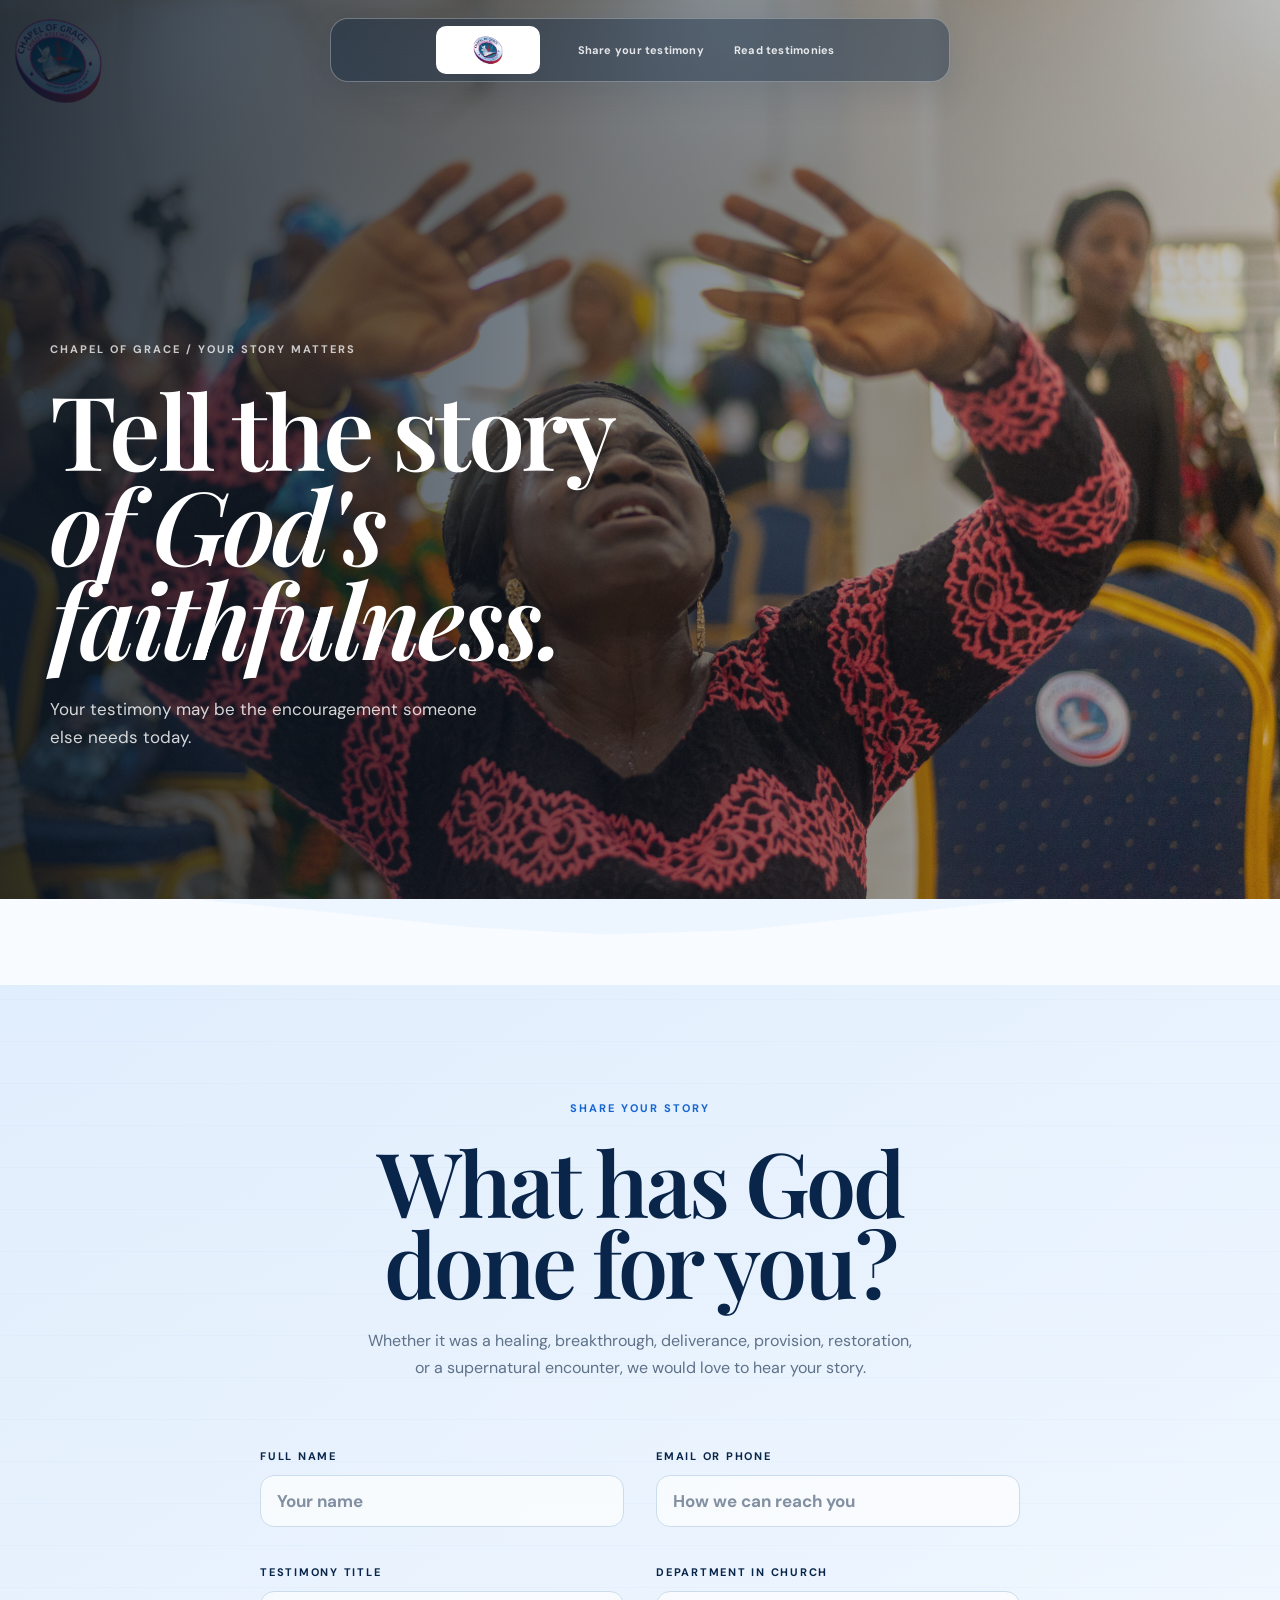
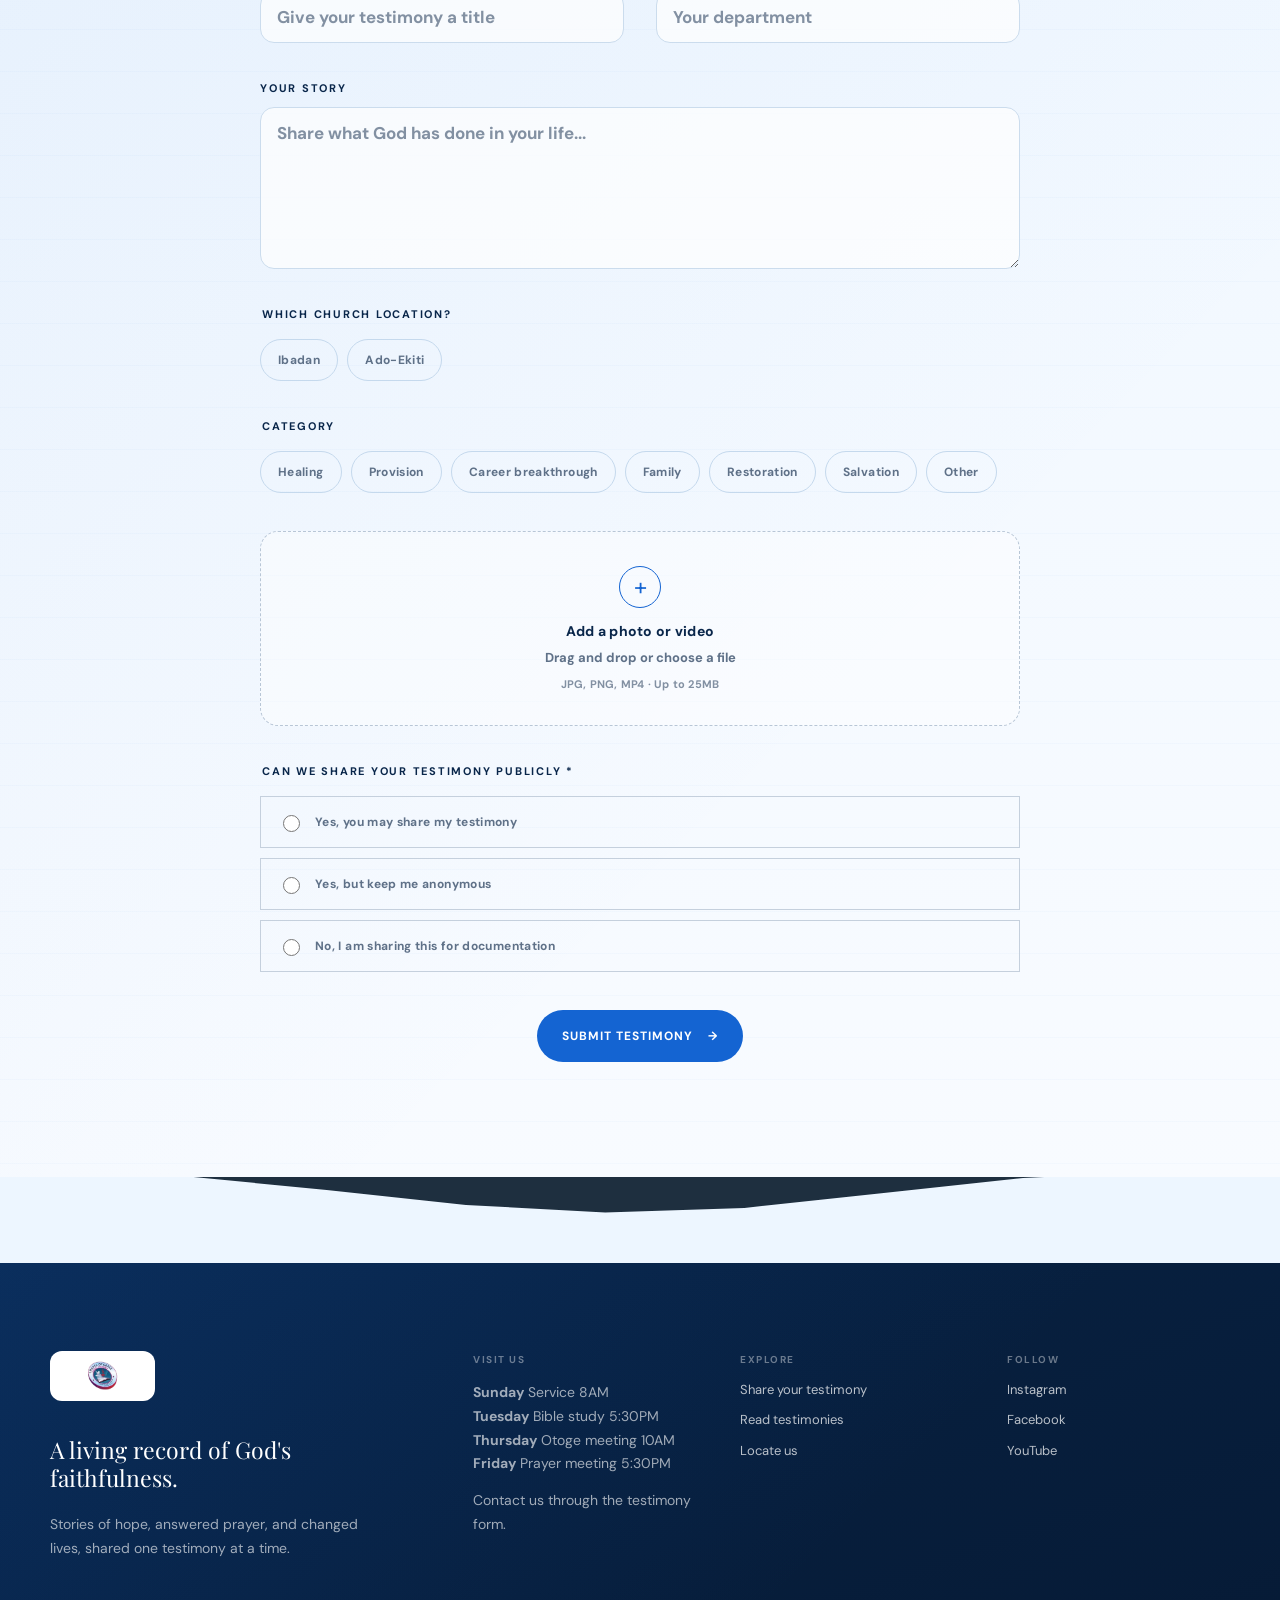
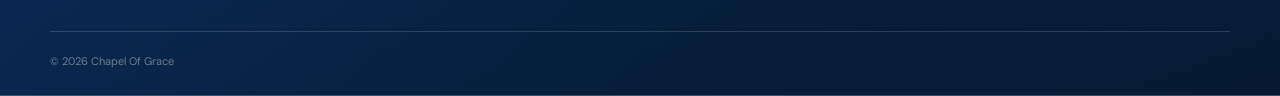
==== commit 3000d659: "form validation" ====
--- a/share.html
+++ b/share.html
@@ -6,20 +6,20 @@
     <meta name="viewport" content="width=device-width, initial-scale=1">
     <meta name="description" content="Share your testimony with the Chapel Of Grace community.">
     <title>Share Your Testimony - Chapel Of Grace</title>
-    <link rel="icon" type="image/jpeg" href="logo.jpg">
+    <link rel="icon" type="image/jpeg" href="assets/images/logo.jpg">
     <link rel="preconnect" href="https://fonts.googleapis.com">
     <link rel="preconnect" href="https://fonts.gstatic.com" crossorigin>
     <link
         href="https://fonts.googleapis.com/css2?family=DM+Sans:wght@400;500;600;700&family=Playfair+Display:ital,wght@0,500;0,600;0,700;1,500&display=swap"
         rel="stylesheet">
-    <link rel="stylesheet" href="styles.css">
-    <script src="script.js" defer></script>
+    <link rel="stylesheet" href="css/style.css">
+    <script src="js/script.js" defer></script>
 </head>
 
 <body class="share-page">
     <header class="site-header" id="siteHeader">
-        <a class="brand" href="index.html#top" aria-label="Chapel Of Grace home"><img class="brand-logo" src="logo.jpg"
-                alt="Chapel Of Grace"></a>
+        <a class="brand" href="index.html#top" aria-label="Chapel Of Grace home"><img class="brand-logo"
+                src="assets/images/logo.jpg" alt="Chapel Of Grace"></a>
         <nav class="desktop-nav" aria-label="Primary navigation"><a href="share.html" aria-current="page">Share your
                 testimony</a><a href="stories.html">Read testimonies</a></nav>
         <button class="menu-toggle" type="button" aria-label="Open navigation" aria-expanded="false"
@@ -49,61 +49,151 @@
                     <p>Whether it was a healing, breakthrough, deliverance, provision, restoration, or a supernatural
                         encounter, we would love to hear your story.</p>
                 </div>
-                <form id="testimonyForm" enctype="multipart/form-data">
-                    <input type="hidden" name="access_key" value="eef66657-2991-435d-825e-352e57eb34a8">
-                    <input type="hidden" name="subject" value="New testimony submission">
-                    <input type="hidden" name="from_name" value="Chapel Of Grace testimony form">
-                    <div class="form-row"><label>Full name<input name="name" type="text" placeholder="Your name"
-                                required></label><label>Email or phone<input name="contact" type="text"
-                                placeholder="How we can reach you" required></label></div>
-                    <div class="form-row"><label>Testimony title<input name="title" type="text"
-                                placeholder="Give your testimony a title" required></label><label>Department in
-                            church<input name="department" type="text" placeholder="Your department" required></label>
-                    </div>
-                    <label>Your story<textarea name="testimony" rows="6"
-                            placeholder="Share what God has done in your life..." required></textarea></label>
+                <form id="testimonyForm" action="https://forminit.com/f/q0eucm2q7u3" method="POST"
+                    enctype="multipart/form-data">
+
+                    <input type="hidden" name="fi-text-subject" value="New testimony submission">
+                    <input type="hidden" name="fi-text-fromName" value="Chapel Of Grace testimony form">
+
+                    <div class="form-row">
+                        <label>
+                            Full name
+                            <input name="fi-sender-fullName" type="text" placeholder="Your name" required>
+                        </label>
+
+                        <label>
+                            Email or phone
+                            <input name="fi-text-contact" type="text" placeholder="How we can reach you" required>
+                        </label>
+                    </div>
+
+                    <div class="form-row">
+                        <label>
+                            Testimony title
+                            <input name="fi-text-title" type="text" placeholder="Give your testimony a title" required>
+                        </label>
+
+                        <label>
+                            Department in church
+                            <input name="fi-text-department" type="text" placeholder="Your department" required>
+                        </label>
+                    </div>
+
+                    <label>
+                        Your story
+                        <textarea name="fi-text-testimony" rows="6"
+                            placeholder="Share what God has done in your life..." required></textarea>
+                    </label>
+
                     <fieldset>
                         <legend>Which church location?</legend>
-                        <div class="category-list"><label><input type="radio" name="location" value="ibadan"
-                                    required><span>Ibadan</span></label><label><input type="radio" name="location"
-                                    value="ado-ekiti"><span>Ado-Ekiti</span></label></div>
+
+                        <div class="category-list">
+                            <label>
+                                <input type="radio" name="fi-multi-location" value="ibadan" required>
+                                <span>Ibadan</span>
+                            </label>
+
+                            <label>
+                                <input type="radio" name="fi-multi-location" value="ado-ekiti">
+                                <span>Ado-Ekiti</span>
+                            </label>
+                        </div>
                     </fieldset>
+
                     <fieldset>
                         <legend>Category</legend>
-                        <div class="category-list"><label><input type="radio" name="category" value="healing"
-                                    required><span>Healing</span></label><label><input type="radio" name="category"
-                                    value="provision"><span>Provision</span></label><label><input type="radio"
-                                    name="category" value="career-breakthrough"><span>Career
-                                    breakthrough</span></label><label><input type="radio" name="category"
-                                    value="family"><span>Family</span></label><label><input type="radio" name="category"
-                                    value="restoration"><span>Restoration</span></label><label><input type="radio"
-                                    name="category" value="salvation"><span>Salvation</span></label><label><input
-                                    type="radio" name="category" value="other"><span>Other</span></label></div>
+
+                        <div class="category-list">
+                            <label>
+                                <input type="radio" name="fi-radio-category" value="healing" required>
+                                <span>Healing</span>
+                            </label>
+
+                            <label>
+                                <input type="radio" name="fi-radio-category" value="provision">
+                                <span>Provision</span>
+                            </label>
+
+                            <label>
+                                <input type="radio" name="fi-radio-category" value="career-breakthrough">
+                                <span>Career breakthrough</span>
+                            </label>
+
+                            <label>
+                                <input type="radio" name="fi-radio-category" value="family">
+                                <span>Family</span>
+                            </label>
+
+                            <label>
+                                <input type="radio" name="fi-radio-category" value="restoration">
+                                <span>Restoration</span>
+                            </label>
+
+                            <label>
+                                <input type="radio" name="fi-radio-category" value="salvation">
+                                <span>Salvation</span>
+                            </label>
+
+                            <label>
+                                <input type="radio" name="fi-radio-category" value="other">
+                                <span>Other</span>
+                            </label>
+                        </div>
                     </fieldset>
+
                     <div class="upload-field" id="uploadField">
-                        <input id="mediaInput" type="file" name="media" accept="image/*,video/*">
+                        <input id="mediaInput" type="file" name="fi-file-media" accept="image/*,video/*">
+
                         <label class="upload-content" for="mediaInput">
                             <span class="upload-icon" aria-hidden="true">+</span>
                             <strong>Add a photo or video</strong>
                             <span>Drag and drop or choose a file</span>
                             <small>JPG, PNG, MP4 &middot; Up to 25MB</small>
                         </label>
+
                         <div class="upload-preview" id="uploadPreview" hidden></div>
+
                         <p class="upload-error" id="uploadError" role="alert" hidden></p>
                     </div>
+
                     <fieldset>
-                        <legend>Can we share your testimony publicly <span aria-hidden="true">*</span></legend>
-                        <div class="sharing-options"><label><input type="radio" name="publicSharing" value="public"
-                                    required><span><strong>A</strong> Yes, you may share my
-                                    testimony</span></label><label><input type="radio" name="publicSharing"
-                                    value="anonymous"><span><strong>B</strong> Yes, but keep me
-                                    anonymous</span></label><label><input type="radio" name="publicSharing"
-                                    value="documentation"><span><strong>C</strong> No, I am sharing this for
-                                    documentation</span></label></div>
+                        <legend>
+                            Can we share your testimony publicly
+                            <span aria-hidden="true">*</span>
+                        </legend>
+
+                        <div class="sharing-options">
+                            <label>
+                                <input type="radio" name="fi-radio-publicSharing" value="public" required>
+                                <span>
+                                    Yes, you may share my testimony
+                                </span>
+                            </label>
+
+                            <label>
+                                <input type="radio" name="fi-radio-publicSharing" value="anonymous">
+                                <span>
+                                    Yes, but keep me anonymous
+                                </span>
+                            </label>
+
+                            <label>
+                                <input type="radio" name="fi-radio-publicSharing" value="documentation">
+                                <span>
+                                    No, I am sharing this for documentation
+                                </span>
+                            </label>
+                        </div>
                     </fieldset>
-                    <button class="button button-blue" type="submit">Submit testimony <span
-                            aria-hidden="true">&rarr;</span></button>
+
+                    <button class="button button-blue" type="submit">
+                        Submit testimony
+                        <span aria-hidden="true">&rarr;</span>
+                    </button>
+
                     <p class="form-status" id="formStatus" role="status" aria-live="polite" hidden></p>
+
                 </form>
                 <div class="success-message" id="successMessage" hidden>
                     <div class="success-panel">
@@ -124,7 +214,7 @@
             <div class="footer-top">
                 <div class="footer-brand">
                     <a class="brand" href="index.html#top" aria-label="Chapel Of Grace home"><img class="brand-logo"
-                            src="logo.jpg" alt="Chapel Of Grace"></a>
+                            src="assets/images/logo.jpg" alt="Chapel Of Grace"></a>
                     <p class="footer-kicker">A living record of God's faithfulness.</p>
                     <p>Stories of hope, answered prayer, and changed lives, shared one testimony at a time.</p>
                 </div>
--- a/css/style.css
+++ b/css/style.css
@@ -0,0 +1,2591 @@
+:root {
+    --navy: #102943;
+    --blue: #1e5aa8;
+    --sky: #eaf1f8;
+    --cream: #f7f6f1;
+    --paper: #ffffff;
+    --muted: #627085;
+    --line: #d9e0e8;
+    --serif: 'Playfair Display', Georgia, serif;
+    --sans: 'DM Sans', Arial, sans-serif;
+}
+
+* {
+    box-sizing: border-box;
+}
+
+html {
+    scroll-behavior: smooth;
+}
+
+body {
+    margin: 0;
+    min-width: 320px;
+    overflow-x: hidden;
+    color: var(--navy);
+    background: var(--paper);
+    font-family: var(--sans);
+}
+
+a {
+    color: inherit;
+    text-decoration: none;
+}
+
+button,
+input,
+textarea {
+    font: inherit;
+}
+
+.page-width {
+    width: min(1180px, calc(100% - 48px));
+    margin-inline: auto;
+}
+
+.narrow-width {
+    width: min(760px, calc(100% - 48px));
+}
+
+.section {
+    padding: 120px 0;
+}
+
+.site-header {
+    position: absolute;
+    z-index: 10;
+    inset: 0 0 auto;
+    height: 88px;
+    padding: 0 max(24px, calc((100vw - 1180px) / 2));
+    display: flex;
+    align-items: center;
+    justify-content: space-between;
+    color: #fff;
+}
+
+.brand {
+    display: inline-flex;
+    align-items: center;
+}
+
+.brand-logo {
+    display: block;
+    width: 116px;
+    height: auto;
+}
+
+.desktop-nav {
+    display: flex;
+    gap: 38px;
+    font-size: 13px;
+}
+
+.desktop-nav a,
+.mobile-nav a {
+    transition: opacity .2s ease;
+}
+
+.desktop-nav a:hover,
+.mobile-nav a:hover {
+    opacity: .65;
+}
+
+.menu-toggle,
+.mobile-nav {
+    display: none;
+}
+
+.hero {
+    position: relative;
+    isolation: isolate;
+    min-height: 760px;
+    height: min(100vh, 900px);
+    overflow: hidden;
+    display: flex;
+    align-items: center;
+    color: #fff;
+}
+
+.hero-image,
+.hero-shade,
+.statement-image,
+.statement-shade {
+    position: absolute;
+    inset: 0;
+}
+
+.hero-image {
+    z-index: -2;
+    background: #26394b url('../assets/images/hero.jpg') center / cover no-repeat;
+}
+
+.hero-shade {
+    z-index: -1;
+    background: linear-gradient(90deg, rgba(7, 21, 36, .84) 0%, rgba(7, 21, 36, .5) 48%, rgba(7, 21, 36, .24) 100%);
+}
+
+.hero-inner {
+    padding-top: 82px;
+}
+
+.eyebrow {
+    margin: 0 0 26px;
+    color: var(--blue);
+    font-size: 11px;
+    line-height: 1.3;
+    font-weight: 700;
+    letter-spacing: .18em;
+    text-transform: uppercase;
+}
+
+.eyebrow.light {
+    color: rgba(255, 255, 255, .75);
+}
+
+h1,
+h2,
+h3,
+p {
+    margin-top: 0;
+}
+
+h1,
+h2,
+h3 {
+    font-family: var(--serif);
+    font-weight: 600;
+}
+
+.hero h1 {
+    max-width: 760px;
+    margin-bottom: 30px;
+    font-size: clamp(3.6rem, 8vw, 7.6rem);
+    line-height: .92;
+    letter-spacing: -.055em;
+}
+
+em {
+    color: inherit;
+    font-style: italic;
+}
+
+.hero-copy {
+    max-width: 430px;
+    margin-bottom: 34px;
+    color: rgba(255, 255, 255, .82);
+    font-size: 17px;
+    line-height: 1.65;
+}
+
+.hero-actions {
+    display: flex;
+    align-items: center;
+    gap: 25px;
+    flex-wrap: wrap;
+}
+
+.button {
+    display: inline-flex;
+    align-items: center;
+    justify-content: center;
+    gap: 15px;
+    min-height: 50px;
+    padding: 0 22px;
+    border: 1px solid transparent;
+    cursor: pointer;
+    font-size: 12px;
+    font-weight: 700;
+    letter-spacing: .08em;
+    text-transform: uppercase;
+    transition: transform .2s ease, background .2s ease, color .2s ease;
+}
+
+.button:hover {
+    transform: translateY(-2px);
+}
+
+.button-light {
+    background: #fff;
+    color: var(--navy);
+}
+
+.button-light:hover {
+    background: var(--sky);
+}
+
+.button-blue {
+    background: var(--blue);
+    color: #fff;
+}
+
+.button-blue:hover {
+    background: #154783;
+}
+
+.text-link {
+    display: inline-flex;
+    align-items: center;
+    gap: 9px;
+    border-bottom: 1px solid currentColor;
+    padding-bottom: 4px;
+    font-size: 12px;
+    font-weight: 700;
+    letter-spacing: .08em;
+    text-transform: uppercase;
+}
+
+.text-link.light {
+    color: #fff;
+    border-color: rgba(255, 255, 255, .6);
+}
+
+.verse {
+    display: flex;
+    flex-direction: column;
+    gap: 8px;
+    max-width: 300px;
+    margin-top: 55px;
+    padding-left: 16px;
+    border-left: 2px solid #8cb6e4;
+    color: rgba(255, 255, 255, .72);
+    font-family: var(--serif);
+    font-size: 16px;
+    line-height: 1.5;
+}
+
+.verse small {
+    color: rgba(255, 255, 255, .5);
+    font-family: var(--sans);
+    font-size: 10px;
+    letter-spacing: .14em;
+    text-transform: uppercase;
+}
+
+.scroll-cue {
+    position: absolute;
+    bottom: 28px;
+    left: 50%;
+    display: flex;
+    align-items: center;
+    gap: 14px;
+    color: rgba(255, 255, 255, .65);
+    font-size: 10px;
+    letter-spacing: .18em;
+    text-transform: uppercase;
+    transform: translateX(-50%);
+}
+
+.scroll-cue i {
+    display: block;
+    width: 42px;
+    height: 1px;
+    background: currentColor;
+}
+
+.intro {
+    background:
+        linear-gradient(120deg, rgba(255, 255, 255, .72), transparent 42%),
+        linear-gradient(180deg, #f8fbff 0%, #eef6ff 100%);
+}
+
+.intro-grid {
+    display: grid;
+    grid-template-columns: 1.25fr .75fr;
+    gap: 12%;
+    align-items: end;
+}
+
+.intro h2 {
+    max-width: 720px;
+    margin: 0;
+    font-size: clamp(2.5rem, 5vw, 5.4rem);
+    line-height: .99;
+    letter-spacing: -.045em;
+}
+
+.intro h2 em {
+    color: var(--blue);
+}
+
+.intro-note {
+    max-width: 310px;
+    padding-bottom: 5px;
+    color: var(--muted);
+    font-size: 16px;
+    line-height: 1.7;
+}
+
+.intro-note .text-link {
+    margin-top: 18px;
+    color: var(--navy);
+}
+
+.locations-section {
+    background:
+        linear-gradient(135deg, rgba(20, 100, 210, .08), transparent 48%),
+        linear-gradient(180deg, #f8fbff 0%, #ffffff 100%);
+}
+
+.locations-grid {
+    display: grid;
+    grid-template-columns: minmax(220px, .72fr) minmax(0, 1.28fr);
+    gap: clamp(50px, 8vw, 120px);
+    align-items: center;
+}
+
+.locations-intro h2 {
+    margin: 0 0 26px;
+    color: var(--navy);
+    font-size: clamp(4rem, 8vw, 8rem);
+    line-height: .84;
+    letter-spacing: -.06em;
+}
+
+.locations-intro h2 em {
+    color: var(--blue);
+}
+
+.locations-intro>p:not(.eyebrow) {
+    max-width: 300px;
+    margin-bottom: 34px;
+    color: var(--muted);
+    font-size: 16px;
+    line-height: 1.7;
+}
+
+.location-tabs {
+    display: flex;
+    gap: 10px;
+}
+
+.location-tab {
+    padding: 12px 22px;
+    border: 1px solid var(--line);
+    border-radius: 999px;
+    background: transparent;
+    color: var(--muted);
+    cursor: pointer;
+    font-size: 11px;
+    font-weight: 700;
+    letter-spacing: .12em;
+    text-transform: uppercase;
+    transition: background .2s ease, border-color .2s ease, color .2s ease;
+}
+
+.location-tab:hover,
+.location-tab.active {
+    border-color: var(--blue);
+    background: var(--blue);
+    color: #fff;
+}
+
+.location-map-wrap {
+    position: relative;
+    min-height: 430px;
+    overflow: hidden;
+    border-radius: 22px;
+    background: var(--sky);
+    box-shadow: 0 24px 50px rgba(9, 38, 74, .14);
+}
+
+.location-map {
+    display: none;
+    width: 100%;
+    height: 430px;
+    border: 0;
+}
+
+.location-map.active {
+    display: block;
+}
+
+.socials-section {
+    background: var(--navy);
+    color: #fff;
+}
+
+.socials-inner {
+    display: grid;
+    grid-template-columns: 1fr 1fr;
+    gap: 70px;
+    align-items: end;
+}
+
+.socials-section h2 {
+    margin: 0;
+    font-size: clamp(3.4rem, 7vw, 7rem);
+    line-height: .88;
+    letter-spacing: -.06em;
+}
+
+.socials-section h2 em {
+    color: #8eb9f3;
+}
+
+.social-links {
+    display: grid;
+    border-top: 1px solid rgba(255, 255, 255, .25);
+}
+
+.social-links a {
+    display: flex;
+    align-items: center;
+    justify-content: space-between;
+    padding: 18px 0;
+    border-bottom: 1px solid rgba(255, 255, 255, .25);
+    color: rgba(255, 255, 255, .82);
+    font-size: 13px;
+    font-weight: 700;
+    letter-spacing: .08em;
+    text-transform: uppercase;
+    transition: color .2s ease, padding .2s ease;
+}
+
+.social-name {
+    display: inline-flex;
+    align-items: center;
+    gap: 12px;
+}
+
+.social-icon {
+    width: 20px;
+    height: 20px;
+    fill: none;
+    stroke: currentColor;
+    stroke-linecap: round;
+    stroke-linejoin: round;
+    stroke-width: 1.8;
+}
+
+.social-icon-facebook {
+    fill: currentColor;
+    stroke: none;
+}
+
+.social-icon-youtube {
+    width: 22px;
+}
+
+.social-play {
+    fill: currentColor;
+    stroke: none;
+}
+
+.social-links a:hover {
+    padding-inline: 8px;
+    color: #fff;
+}
+
+.share-section {
+    background:
+        linear-gradient(135deg, rgba(20, 100, 210, .06), transparent 48%),
+        repeating-linear-gradient(0deg, rgba(20, 100, 210, .025) 0, rgba(20, 100, 210, .025) 1px, transparent 1px, transparent 42px),
+        linear-gradient(180deg, #edf6ff 0%, #f8fbff 100%);
+}
+
+.section-heading {
+    margin-bottom: 68px;
+    text-align: center;
+}
+
+.section-heading h2 {
+    margin-bottom: 24px;
+    font-size: clamp(3rem, 7vw, 6.5rem);
+    line-height: .9;
+    letter-spacing: -.055em;
+}
+
+.section-heading>p:last-child {
+    max-width: 560px;
+    margin: auto;
+    color: var(--muted);
+    font-size: 16px;
+    line-height: 1.7;
+}
+
+form {
+    display: flex;
+    flex-direction: column;
+    gap: 38px;
+}
+
+.form-row {
+    display: grid;
+    grid-template-columns: 1fr 1fr;
+    gap: 32px;
+}
+
+form label,
+legend {
+    display: block;
+    color: var(--navy);
+    font-size: 11px;
+    font-weight: 700;
+    letter-spacing: .16em;
+    text-transform: uppercase;
+}
+
+input[type='text'],
+textarea {
+    display: block;
+    width: 100%;
+    margin-top: 12px;
+    padding: 12px 0 16px;
+    border: 0;
+    border-bottom: 1px solid #b8c6d6;
+    outline: 0;
+    color: var(--navy);
+    background: transparent;
+    font-size: 17px;
+}
+
+textarea {
+    resize: vertical;
+    min-height: 125px;
+}
+
+input::placeholder,
+textarea::placeholder {
+    color: #8290a2;
+}
+
+input[type='text']:focus,
+textarea:focus {
+    border-color: var(--blue);
+}
+
+fieldset {
+    min-width: 0;
+    margin: 0;
+    padding: 0;
+    border: 0;
+}
+
+.category-list {
+    display: flex;
+    flex-wrap: wrap;
+    gap: 9px;
+    margin-top: 18px;
+}
+
+.category-list label {
+    cursor: pointer;
+}
+
+.category-list input {
+    position: absolute;
+    opacity: 0;
+    pointer-events: none;
+}
+
+.category-list span {
+    display: block;
+    padding: 12px 17px;
+    border: 1px solid #c5d0dd;
+    color: var(--muted);
+    font-size: 12px;
+    letter-spacing: .03em;
+    text-transform: none;
+    transition: .2s ease;
+}
+
+.category-list span:hover,
+.category-list input:checked+span {
+    border-color: var(--blue);
+    background: var(--blue);
+    color: #fff;
+}
+
+.sharing-options {
+    display: grid;
+    gap: 10px;
+    margin-top: 18px;
+}
+
+.sharing-options label {
+    display: flex;
+    align-items: center;
+    gap: 12px;
+    padding: 15px 17px;
+    border: 1px solid #c5d0dd;
+    color: var(--muted);
+    cursor: pointer;
+    font-size: 12px;
+    letter-spacing: .03em;
+    text-transform: none;
+    transition: border-color .2s ease, background .2s ease, color .2s ease;
+}
+
+.sharing-options label:has(input:checked) {
+    border-color: var(--blue);
+    background: rgba(20, 100, 210, .08);
+    color: var(--navy);
+}
+
+.sharing-options input {
+    flex: 0 0 auto;
+    width: 17px;
+    height: 17px;
+    accent-color: var(--blue);
+}
+
+.sharing-options strong {
+    display: inline-block;
+    min-width: 20px;
+    color: var(--blue);
+}
+
+.upload-field {
+    position: relative;
+    padding: 0;
+    border: 1px dashed #b8c6d6;
+    border-radius: 18px;
+    background: rgba(255, 255, 255, .42);
+    cursor: pointer;
+    overflow: hidden;
+    transition: border-color .2s ease, background .2s ease, box-shadow .2s ease;
+}
+
+.upload-field:hover,
+.upload-field.is-dragging,
+.upload-field.has-file {
+    border-color: var(--blue);
+    background: rgba(255, 255, 255, .78);
+    box-shadow: 0 0 0 4px rgba(20, 100, 210, .08);
+}
+
+.upload-field input {
+    position: absolute;
+    width: 1px;
+    height: 1px;
+    overflow: hidden;
+    clip: rect(0 0 0 0);
+    white-space: nowrap;
+    clip-path: inset(50%);
+}
+
+.upload-content {
+    display: flex;
+    align-items: center;
+    flex-direction: column;
+    gap: 9px;
+    padding: 34px 26px;
+    color: var(--muted);
+    cursor: pointer;
+    letter-spacing: 0;
+    text-align: center;
+    text-transform: none;
+}
+
+.upload-icon {
+    display: grid;
+    width: 42px;
+    height: 42px;
+    margin-bottom: 5px;
+    place-items: center;
+    border: 1px solid var(--blue);
+    border-radius: 50%;
+    color: var(--blue);
+    font-size: 24px;
+    font-weight: 400;
+}
+
+.upload-content strong {
+    color: var(--navy);
+    font-size: 14px;
+    letter-spacing: .02em;
+    text-transform: none;
+}
+
+.upload-content>span:not(.upload-icon) {
+    font-size: 13px;
+}
+
+.upload-content small {
+    display: block;
+    margin-top: 2px;
+    color: #8290a2;
+    font-size: 11px;
+    letter-spacing: .02em;
+    text-transform: none;
+}
+
+.upload-preview {
+    margin: 0 18px 18px;
+    overflow: hidden;
+    border-radius: 12px;
+    background: var(--navy);
+}
+
+.upload-preview img,
+.upload-preview video {
+    display: block;
+    width: 100%;
+    max-height: 280px;
+    object-fit: contain;
+}
+
+.upload-error {
+    margin: 0 24px 18px;
+    color: #b42318;
+    font-size: 12px;
+    line-height: 1.5;
+    text-align: center;
+}
+
+.consent {
+    display: flex;
+    align-items: flex-start;
+    gap: 12px;
+    color: var(--muted);
+    letter-spacing: 0;
+    text-transform: none;
+}
+
+.consent input {
+    width: 18px;
+    height: 18px;
+    margin: 0;
+    accent-color: var(--blue);
+}
+
+form>.button {
+    align-self: center;
+}
+
+.form-status {
+    margin: -18px 0 0;
+    color: var(--muted);
+    font-size: 13px;
+    line-height: 1.5;
+    text-align: center;
+}
+
+.form-status.error {
+    color: #b42318;
+}
+
+.success-message {
+    position: fixed;
+    z-index: 40;
+    inset: 0;
+    display: grid;
+    place-items: center;
+    padding: 24px;
+    background: rgba(6, 26, 53, .72);
+    backdrop-filter: blur(8px);
+    text-align: center;
+}
+
+.success-message[hidden] {
+    display: none;
+}
+
+.success-panel {
+    position: relative;
+    width: min(680px, 100%);
+    max-height: min(430px, calc(100vh - 48px));
+    overflow-y: auto;
+    padding: clamp(42px, 7vw, 72px) clamp(24px, 7vw, 64px);
+    border-radius: 22px;
+    background: #fff;
+    box-shadow: 0 30px 80px rgba(4, 23, 52, .28);
+}
+
+.success-message h3 {
+    margin-bottom: 20px;
+    font-size: clamp(2.4rem, 5vw, 4.5rem);
+    line-height: .95;
+}
+
+.success-message>p:not(.eyebrow) {
+    max-width: 450px;
+    margin: 0 auto 25px;
+    color: var(--muted);
+    line-height: 1.7;
+}
+
+body.submission-open {
+    overflow: hidden;
+}
+
+.statement {
+    position: relative;
+    isolation: isolate;
+    min-height: 590px;
+    display: flex;
+    align-items: end;
+    overflow: hidden;
+    color: #fff;
+}
+
+.statement-image {
+    z-index: -2;
+    background: #1e2f3f url('https://images.unsplash.com/photo-1519491050282-cf00c82424b4?auto=format&fit=crop&w=2200&q=85') center / cover no-repeat;
+}
+
+.statement-shade {
+    z-index: -1;
+    background: linear-gradient(180deg, rgba(7, 21, 36, .18), rgba(7, 21, 36, .86));
+}
+
+.statement-inner {
+    padding-bottom: 78px;
+}
+
+.statement h2 {
+    margin-bottom: 20px;
+    font-size: clamp(3.4rem, 8vw, 8rem);
+    line-height: .86;
+    letter-spacing: -.06em;
+}
+
+.statement-inner>p:last-child {
+    max-width: 370px;
+    margin-bottom: 0;
+    color: rgba(255, 255, 255, .75);
+    font-size: 17px;
+    line-height: 1.6;
+}
+
+.stories {
+    background:
+        linear-gradient(115deg, rgba(237, 246, 255, .82), transparent 46%),
+        linear-gradient(180deg, #ffffff 0%, #f4f9ff 100%);
+}
+
+.stories-heading {
+    display: flex;
+    align-items: end;
+    justify-content: space-between;
+    gap: 50px;
+    margin-bottom: 60px;
+}
+
+.stories-heading h2 {
+    margin: 0;
+    font-size: clamp(3rem, 6vw, 6.5rem);
+    line-height: .88;
+    letter-spacing: -.055em;
+}
+
+.stories-heading>p {
+    max-width: 250px;
+    margin: 0;
+    color: var(--muted);
+    line-height: 1.6;
+}
+
+.filters {
+    display: flex;
+    gap: 24px;
+    overflow-x: auto;
+    margin-bottom: 48px;
+    padding-bottom: 12px;
+    border-bottom: 1px solid var(--line);
+}
+
+.filter {
+    flex: 0 0 auto;
+    padding: 0 0 10px;
+    border: 0;
+    border-bottom: 2px solid transparent;
+    background: none;
+    color: var(--muted);
+    cursor: pointer;
+    font-size: 11px;
+    font-weight: 700;
+    letter-spacing: .12em;
+    text-transform: uppercase;
+}
+
+.filter.active {
+    border-color: var(--blue);
+    color: var(--blue);
+}
+
+.story-grid {
+    display: grid;
+    grid-template-columns: repeat(3, 1fr);
+    gap: 38px 24px;
+}
+
+.story-card {
+    border-top: 1px solid var(--line);
+    padding-top: 18px;
+    cursor: pointer;
+    transition: transform .25s ease, border-color .25s ease;
+}
+
+.story-card:hover,
+.story-card:focus-visible {
+    border-color: var(--blue);
+    outline: 0;
+    transform: translateY(-5px);
+}
+
+.story-card .card-image {
+    width: 100%;
+    aspect-ratio: 4 / 3;
+    margin-bottom: 20px;
+    object-fit: cover;
+    background: var(--sky);
+}
+
+.story-card .card-category {
+    color: var(--blue);
+    font-size: 10px;
+    font-weight: 700;
+    letter-spacing: .15em;
+    text-transform: uppercase;
+}
+
+.story-card h3 {
+    margin: 13px 0 10px;
+    font-size: clamp(1.65rem, 3vw, 2.6rem);
+    line-height: .98;
+    letter-spacing: -.035em;
+}
+
+.story-card p {
+    margin-bottom: 16px;
+    color: var(--muted);
+    line-height: 1.6;
+}
+
+.story-card small {
+    color: #8794a5;
+    font-size: 12px;
+}
+
+.read-more {
+    display: inline-flex;
+    align-items: center;
+    gap: 9px;
+    margin-top: 18px;
+    padding: 0 0 5px;
+    border: 0;
+    border-bottom: 1px solid currentColor;
+    background: transparent;
+    color: var(--navy);
+    cursor: pointer;
+    font-size: 11px;
+    font-weight: 700;
+    letter-spacing: .1em;
+    text-transform: uppercase;
+}
+
+.read-more:hover,
+.read-more:focus-visible {
+    color: var(--blue);
+    outline: 0;
+}
+
+body.modal-open {
+    overflow: hidden;
+}
+
+body.modal-open .site-header {
+    visibility: hidden;
+    opacity: 0;
+    pointer-events: none;
+}
+
+.story-modal[hidden] {
+    display: none;
+}
+
+.story-modal {
+    position: fixed;
+    z-index: 30;
+    inset: 0;
+    display: grid;
+    place-items: center;
+    padding: 24px;
+    background: rgba(6, 26, 53, .72);
+    backdrop-filter: blur(8px);
+}
+
+.story-modal-panel {
+    position: relative;
+    width: min(680px, 100%);
+    max-height: min(720px, calc(100vh - 48px));
+    overflow-y: auto;
+    padding: clamp(32px, 6vw, 64px);
+    border-radius: 22px;
+    background: #fff;
+    box-shadow: 0 30px 80px rgba(4, 23, 52, .28);
+}
+
+.modal-close {
+    position: absolute;
+    top: 18px;
+    right: 18px;
+    display: grid;
+    width: 38px;
+    height: 38px;
+    place-items: center;
+    border: 1px solid var(--line);
+    border-radius: 50%;
+    background: transparent;
+    color: var(--navy);
+    cursor: pointer;
+    font-size: 25px;
+    line-height: 1;
+    transition: background .2s ease, color .2s ease;
+}
+
+.modal-close:hover,
+.modal-close:focus-visible {
+    border-color: var(--blue);
+    background: var(--blue);
+    color: #fff;
+    outline: 0;
+}
+
+.modal-navigation {
+    display: flex;
+    gap: 8px;
+    margin-bottom: 30px;
+}
+
+.modal-previous,
+.modal-next {
+    display: grid;
+    width: 42px;
+    height: 42px;
+    place-items: center;
+    border: 1px solid var(--line);
+    border-radius: 50%;
+    background: transparent;
+    color: var(--navy);
+    cursor: pointer;
+    font-size: 20px;
+    line-height: 1;
+    transition: background .2s ease, border-color .2s ease, color .2s ease;
+}
+
+.modal-previous:hover,
+.modal-previous:focus-visible,
+.modal-next:hover,
+.modal-next:focus-visible {
+    border-color: var(--blue);
+    background: var(--blue);
+    color: #fff;
+    outline: 0;
+}
+
+.modal-title {
+    max-width: 540px;
+    margin: 0 0 28px;
+    color: var(--navy);
+    font-size: clamp(2.8rem, 6vw, 5.5rem);
+    line-height: .9;
+    letter-spacing: -.055em;
+}
+
+.modal-story {
+    margin-bottom: 34px;
+    color: var(--muted);
+    font-size: 18px;
+    line-height: 1.75;
+}
+
+.modal-details {
+    display: grid;
+    grid-template-columns: repeat(3, 1fr);
+    gap: 18px;
+    padding-top: 22px;
+    border-top: 1px solid var(--line);
+}
+
+.modal-details span {
+    display: flex;
+    flex-direction: column;
+    gap: 7px;
+    color: var(--navy);
+    font-size: 13px;
+}
+
+.modal-details strong {
+    color: var(--muted);
+    font-size: 10px;
+    letter-spacing: .12em;
+    text-transform: uppercase;
+}
+
+.site-footer {
+    padding: 88px 0 28px;
+    background: var(--navy);
+    color: #fff;
+}
+
+.footer-top {
+    display: grid;
+    grid-template-columns: 1.7fr repeat(3, 1fr);
+    gap: 44px;
+    padding-bottom: 70px;
+}
+
+.footer-brand {
+    max-width: 340px;
+}
+
+.footer-brand p {
+    margin: 22px 0 0;
+    color: rgba(255, 255, 255, .62);
+    font-size: 14px;
+    line-height: 1.7;
+}
+
+.footer-brand .footer-kicker {
+    margin-top: 30px;
+    color: #fff;
+    font-family: var(--serif);
+    font-size: 23px;
+    line-height: 1.2;
+}
+
+.footer-column {
+    display: flex;
+    flex-direction: column;
+    align-items: flex-start;
+    gap: 13px;
+}
+
+.footer-column p {
+    max-width: 320px;
+    margin: 0;
+    color: rgba(255, 255, 255, .62);
+    font-size: 14px;
+    line-height: 1.7;
+}
+
+.footer-label {
+    margin-top: 0 !important;
+    color: rgba(255, 255, 255, .4) !important;
+    font-size: 10px !important;
+    font-weight: 700;
+    letter-spacing: .15em;
+    text-transform: uppercase;
+}
+
+.footer-column a {
+    color: rgba(255, 255, 255, .72);
+    font-size: 13px;
+    line-height: 1.35;
+}
+
+.footer-column a:hover {
+    color: #fff;
+}
+
+.footer-bottom {
+    display: flex;
+    justify-content: space-between;
+    padding-top: 22px;
+    border-top: 1px solid rgba(255, 255, 255, .15);
+    color: rgba(255, 255, 255, .4);
+    font-size: 11px;
+}
+
+@media (max-width: 760px) {
+
+    .page-width,
+    .narrow-width {
+        width: min(100% - 36px, 620px);
+    }
+
+    .site-header {
+        height: 72px;
+        padding-inline: 18px;
+    }
+
+    .desktop-nav {
+        display: none;
+    }
+
+    .menu-toggle {
+        display: block;
+        padding: 8px 0;
+        border: 0;
+        color: #fff;
+        background: none;
+        cursor: pointer;
+        font-size: 11px;
+        font-weight: 700;
+        letter-spacing: .14em;
+        text-transform: uppercase;
+    }
+
+    .mobile-nav {
+        position: absolute;
+        top: 62px;
+        right: 18px;
+        display: flex;
+        flex-direction: column;
+        gap: 14px;
+        width: 210px;
+        padding: 20px;
+        background: var(--navy);
+        opacity: 0;
+        pointer-events: none;
+        transform: translateY(-8px);
+        transition: .2s ease;
+    }
+
+    .mobile-nav.open {
+        opacity: 1;
+        pointer-events: auto;
+        transform: translateY(0);
+    }
+
+    .mobile-nav a {
+        color: #fff;
+        font-size: 13px;
+    }
+
+    .hero {
+        min-height: 700px;
+        height: 100svh;
+    }
+
+    .hero-shade {
+        background: linear-gradient(180deg, rgba(7, 21, 36, .72), rgba(7, 21, 36, .48) 45%, rgba(7, 21, 36, .86));
+    }
+
+    .hero-inner {
+        padding-top: 45px;
+    }
+
+    .hero h1 {
+        font-size: clamp(3.1rem, 15vw, 5.3rem);
+    }
+
+    .hero-copy {
+        font-size: 15px;
+    }
+
+    .verse {
+        margin-top: 35px;
+    }
+
+    .section {
+        padding: 78px 0;
+    }
+
+    .intro-grid,
+    .form-row,
+    .stories-heading {
+        grid-template-columns: 1fr;
+    }
+
+    .intro-grid {
+        gap: 42px;
+    }
+
+    .intro-note {
+        max-width: 440px;
+    }
+
+    .locations-grid {
+        grid-template-columns: 1fr;
+        gap: 48px;
+    }
+
+    .socials-inner {
+        grid-template-columns: 1fr;
+        gap: 48px;
+    }
+
+    .locations-intro h2 {
+        font-size: clamp(3.7rem, 17vw, 6rem);
+    }
+
+    .location-map-wrap,
+    .location-map {
+        min-height: 360px;
+        height: 360px;
+    }
+
+    .section-heading {
+        margin-bottom: 48px;
+    }
+
+    .statement {
+        min-height: 540px;
+    }
+
+    .statement-inner {
+        padding-bottom: 56px;
+    }
+
+    .stories-heading {
+        align-items: start;
+        gap: 24px;
+        margin-bottom: 40px;
+    }
+
+    .story-grid {
+        grid-template-columns: 1fr;
+        gap: 32px;
+    }
+
+    .story-modal {
+        padding: 16px;
+    }
+
+    .story-modal-panel {
+        max-height: calc(100vh - 32px);
+        padding: 34px 24px 28px;
+        border-radius: 18px;
+    }
+
+    .modal-details {
+        grid-template-columns: 1fr;
+    }
+
+    .footer-top {
+        grid-template-columns: 1fr 1fr;
+        gap: 32px;
+        padding-bottom: 48px;
+    }
+
+    .footer-brand {
+        grid-column: 1 / -1;
+    }
+
+    .footer-bottom {
+        gap: 12px;
+        flex-direction: column;
+    }
+}
+
+@media (prefers-reduced-motion: reduce) {
+
+    *,
+    *::before,
+    *::after {
+        scroll-behavior: auto !important;
+        transition-duration: .01ms !important;
+    }
+}
+
+.stories-page .site-header.past-hero.menu-open .mobile-nav {
+    opacity: 1 !important;
+    pointer-events: auto !important;
+    transform: translate(-50%, 0) scale(1) !important;
+}
+
+@media (max-width: 760px) {
+    .site-header .desktop-nav {
+        display: none !important;
+    }
+
+    .site-header .menu-toggle {
+        display: grid !important;
+    }
+
+    .footer-column p,
+    .footer-column a {
+        overflow-wrap: anywhere;
+    }
+}
+
+.stories-page main#top {
+    padding-top: 100vh !important;
+}
+
+.stories-page main#top {
+    padding-top: 100vh;
+}
+
+.stories-page .stories-hero h1 {
+    max-width: 760px;
+}
+
+.stories-page .stories-hero .hero-copy {
+    max-width: 430px;
+}
+
+@media (max-width: 760px) {
+
+    .site-header,
+    .stories-page .site-header {
+        width: calc(100% - 24px) !important;
+        height: 58px !important;
+        padding: 6px 12px !important;
+        border-radius: 16px !important;
+    }
+
+    .site-header .brand-logo,
+    .stories-page .site-header .brand-logo {
+        width: 96px !important;
+        height: 44px !important;
+    }
+
+    .site-header .desktop-nav,
+    .stories-page .site-header .desktop-nav {
+        display: flex !important;
+        flex: 1 1 auto;
+        justify-content: center;
+        gap: 2px;
+        min-width: 0;
+    }
+
+    .site-header .desktop-nav a,
+    .stories-page .site-header .desktop-nav a {
+        min-width: 0;
+        padding: 9px 6px;
+        border-radius: 8px;
+        font-size: 9px;
+        letter-spacing: 0;
+        white-space: nowrap;
+    }
+
+    .site-header .menu-toggle,
+    .stories-page .site-header .menu-toggle {
+        display: none !important;
+        position: absolute !important;
+        inset: auto 9px auto auto !important;
+        width: 38px !important;
+        height: 38px !important;
+    }
+
+    .site-header.past-hero,
+    .site-header.past-hero.menu-open,
+    .stories-page .site-header.past-hero,
+    .stories-page .site-header.past-hero.menu-open {
+        width: 60px !important;
+        height: 60px !important;
+        padding: 6px !important;
+        border-radius: 50% !important;
+    }
+
+    .site-header.past-hero .brand,
+    .site-header.past-hero .brand-logo,
+    .stories-page .site-header.past-hero .brand,
+    .stories-page .site-header.past-hero .brand-logo {
+        width: 48px !important;
+        height: 48px !important;
+    }
+
+    .site-header.past-hero .menu-toggle,
+    .site-header.past-hero.menu-open .menu-toggle,
+    .stories-page .site-header.past-hero .menu-toggle,
+    .stories-page .site-header.past-hero.menu-open .menu-toggle {
+        display: grid !important;
+        inset: 7px !important;
+        width: 46px !important;
+        height: 46px !important;
+    }
+
+    .site-header.past-hero .desktop-nav,
+    .stories-page .site-header.past-hero .desktop-nav {
+        display: none !important;
+    }
+}
+
+.about-section {
+    min-height: 78vh;
+    display: flex;
+    align-items: center;
+    overflow: hidden;
+    background:
+        linear-gradient(135deg, rgba(20, 100, 210, .1), transparent 48%),
+        linear-gradient(180deg, #edf6ff 0%, #f8fbff 100%);
+    animation: peaceful-drift 24s ease-in-out infinite alternate;
+}
+
+.about-inner {
+    display: grid;
+    grid-template-columns: .55fr 1.05fr .7fr;
+    gap: 12%;
+    align-items: start;
+}
+
+.about-label {
+    display: flex;
+    align-items: flex-start;
+    justify-content: space-between;
+    gap: 20px;
+}
+
+.about-label .eyebrow {
+    margin-bottom: 0;
+}
+
+.about-mark {
+    display: grid;
+    width: 46px;
+    height: 46px;
+    place-items: center;
+    border: 1px solid rgba(20, 100, 210, .28);
+    border-radius: 50%;
+    color: var(--blue);
+    font-size: 24px;
+    font-weight: 300;
+}
+
+.about-copy {
+    max-width: 760px;
+}
+
+.about-copy h2 {
+    margin: -10px 0 34px;
+    color: var(--navy);
+    font-size: clamp(4rem, 9vw, 9rem);
+    line-height: .84;
+    letter-spacing: -.06em;
+}
+
+.about-copy h2 em {
+    color: var(--blue);
+}
+
+.about-copy p {
+    max-width: 600px;
+    margin-bottom: 20px;
+    color: var(--muted);
+    font-size: 17px;
+    line-height: 1.75;
+}
+
+.about-copy .about-lead {
+    max-width: 570px;
+    margin-bottom: 28px;
+    color: var(--navy);
+    font-family: var(--serif);
+    font-size: clamp(1.55rem, 3vw, 2.5rem);
+    line-height: 1.15;
+}
+
+.about-copy p:last-child {
+    margin-top: 34px;
+    color: var(--blue);
+    font-weight: 700;
+}
+
+@media (max-width: 760px) {
+
+    .site-header,
+    .stories-page .site-header {
+        width: calc(100% - 24px);
+        height: 58px;
+        padding: 6px 12px;
+        border-radius: 16px;
+    }
+
+    .site-header .brand-logo,
+    .stories-page .site-header .brand-logo {
+        width: 96px;
+        height: 44px;
+    }
+
+    .site-header .desktop-nav,
+    .stories-page .site-header .desktop-nav {
+        display: none;
+    }
+
+    .site-header .menu-toggle,
+    .stories-page .site-header .menu-toggle {
+        display: grid;
+        position: absolute;
+        inset: auto 9px auto auto;
+        width: 38px;
+        height: 38px;
+    }
+
+    .site-header.past-hero,
+    .site-header.past-hero.menu-open,
+    .stories-page .site-header.past-hero,
+    .stories-page .site-header.past-hero.menu-open {
+        width: 60px;
+        height: 60px;
+        padding: 6px;
+        border-radius: 50%;
+    }
+
+    .site-header.past-hero .brand,
+    .site-header.past-hero .brand-logo,
+    .stories-page .site-header.past-hero .brand,
+    .stories-page .site-header.past-hero .brand-logo {
+        width: 48px;
+        height: 48px;
+    }
+
+    .site-header.past-hero .menu-toggle,
+    .site-header.past-hero.menu-open .menu-toggle,
+    .stories-page .site-header.past-hero .menu-toggle,
+    .stories-page .site-header.past-hero.menu-open .menu-toggle {
+        inset: 7px;
+        width: 46px;
+        height: 46px;
+    }
+}
+
+.about-image {
+    margin-top: 30px;
+}
+
+.about-image img {
+    display: block;
+    width: 100%;
+    aspect-ratio: 4 / 5;
+    border-radius: 22px;
+    object-fit: cover;
+    object-position: center 58%;
+    box-shadow: 0 24px 50px rgba(9, 38, 74, .14);
+}
+
+@media (max-width: 760px) {
+    .about-section {
+        min-height: auto;
+        padding: 100px 0 110px;
+    }
+
+    .about-inner {
+        grid-template-columns: 1fr;
+        gap: 54px;
+    }
+
+    .about-image {
+        max-width: 460px;
+        margin-top: 0;
+    }
+
+    .about-copy h2 {
+        margin-top: 0;
+        font-size: clamp(3.7rem, 17vw, 6rem);
+    }
+
+    .about-copy p {
+        font-size: 15px;
+    }
+}
+
+.stories-page main#top {
+    padding-top: 100vh !important;
+}
+
+
+.stories-page .site-header.past-hero.menu-open .mobile-nav {
+    opacity: 1;
+    pointer-events: auto;
+    transform: translate(-50%, 0) scale(1);
+}
+
+.stories-page .desktop-nav {
+    display: flex;
+}
+
+
+.stories-page .stories {
+    min-height: calc(100vh - 80px);
+    padding-top: 170px;
+}
+
+.stories-page-heading {
+    max-width: 720px;
+    margin-bottom: 64px;
+}
+
+.stories-page-heading h1 {
+    margin: 0 0 22px;
+    color: var(--navy);
+    font-size: clamp(3.8rem, 8vw, 7.6rem);
+    line-height: .9;
+    letter-spacing: -.05em;
+}
+
+.stories-page-heading h1 em {
+    color: var(--blue);
+}
+
+.stories-page-heading>p:last-child {
+    max-width: 390px;
+    margin: 0;
+    color: var(--muted);
+    font-size: 17px;
+    line-height: 1.65;
+}
+
+@media (max-width: 760px) {
+    .stories-page .stories {
+        padding-top: 130px;
+    }
+
+    .stories-page-heading {
+        margin-bottom: 44px;
+    }
+
+    .stories-page-heading h1 {
+        font-size: clamp(3rem, 15vw, 5rem);
+    }
+}
+
+/* Minimal blue direction, fixed hero, and animated section boundaries. */
+:root {
+    --navy: #09264a;
+    --blue: #1464d2;
+    --sky: #edf6ff;
+    --cream: #f8fbff;
+    --paper: #ffffff;
+    --muted: #5f7188;
+    --line: #d7e5f4;
+}
+
+body {
+    background: var(--paper);
+}
+
+.site-header {
+    position: fixed;
+    top: 18px;
+    left: 50%;
+    inset-inline: auto;
+    width: min(1160px, calc(100% - 40px));
+    height: 68px;
+    padding: 8px 10px 8px 18px;
+    border: 1px solid rgba(255, 255, 255, .25);
+    border-radius: 20px;
+    background: rgba(9, 38, 74, .18);
+    box-shadow: 0 12px 35px rgba(4, 23, 52, .12);
+    color: #fff;
+    transform: translateX(-50%);
+    transition: background .3s ease, box-shadow .3s ease, color .3s ease;
+}
+
+.site-header.scrolled {
+    border-color: rgba(215, 229, 244, .9);
+    background: rgba(255, 255, 255, .94);
+    box-shadow: 0 12px 32px rgba(9, 38, 74, .12);
+    color: var(--navy);
+    backdrop-filter: blur(14px);
+}
+
+.brand-logo {
+    width: 105px;
+    height: 50px;
+    border-radius: 12px;
+    object-fit: cover;
+    object-position: center;
+    background: #fff;
+}
+
+.desktop-nav {
+    align-items: center;
+    gap: 6px;
+    padding: 5px;
+    border: 1px solid rgba(255, 255, 255, .18);
+    border-radius: 14px;
+}
+
+.desktop-nav a {
+    padding: 11px 16px;
+    border-radius: 10px;
+    font-size: 12px;
+    font-weight: 700;
+    letter-spacing: .02em;
+    transition: background .2s ease, color .2s ease;
+}
+
+.desktop-nav a:hover,
+.site-header.scrolled .desktop-nav a:hover {
+    background: var(--sky);
+    color: var(--blue);
+    opacity: 1;
+}
+
+.site-header.scrolled .desktop-nav {
+    border-color: var(--line);
+}
+
+.menu-toggle {
+    border: 0;
+    border-radius: 12px;
+    padding: 11px 15px;
+    background: var(--blue);
+    color: #fff;
+}
+
+main#top {
+    position: relative;
+    z-index: 1;
+    padding-top: 100vh;
+}
+
+.hero {
+    position: fixed;
+    z-index: 0;
+    inset: 0;
+    width: 100%;
+    min-height: 0;
+    height: 100vh;
+}
+
+.hero-inner {
+    padding-top: clamp(197px, calc(25vh + 2px), 287px);
+}
+
+.hero h1,
+.intro h2,
+.section-heading h2,
+.statement h2,
+.stories-heading h2 {
+    letter-spacing: -.035em;
+}
+
+.hero h1 {
+    max-width: 800px;
+    font-size: clamp(3.5rem, 8vw, 7rem);
+}
+
+.hero-actions {
+    gap: 12px;
+}
+
+.button {
+    min-height: 52px;
+    border-radius: 999px;
+    padding-inline: 24px;
+}
+
+.text-link {
+    border: 0;
+    border-radius: 999px;
+    padding: 14px 18px;
+    transition: background .2s ease, color .2s ease;
+}
+
+.text-link.light:hover {
+    background: rgba(255, 255, 255, .14);
+}
+
+.section {
+    position: relative;
+    padding: 116px 0;
+}
+
+.wave-divider {
+    position: relative;
+    z-index: 1;
+    height: 86px;
+    margin-top: -1px;
+    overflow: hidden;
+    background: currentColor;
+}
+
+.wave-divider::before,
+.wave-divider::after {
+    position: absolute;
+    content: '';
+    left: -18%;
+    width: 136%;
+    height: 125px;
+    border-radius: 0;
+    clip-path: polygon(0 43%, 8% 34%, 16% 30%, 24% 33%, 32% 42%, 40% 52%, 48% 57%, 56% 54%, 64% 44%, 72% 34%, 80% 30%, 88% 33%, 96% 42%, 100% 48%, 100% 100%, 0 100%);
+    transform: translateX(0) rotate(0deg);
+}
+
+.wave-divider::before {
+    top: -50px;
+    height: 150px;
+    display: block;
+    background: currentColor;
+    animation: wave-flow 4.5s ease-in-out infinite alternate-reverse;
+}
+
+.wave-divider::after {
+    display: none;
+}
+
+.wave-cream {
+    color: var(--cream);
+    background: var(--cream);
+}
+
+.wave-cream::before {
+    background: #26394b;
+}
+
+.wave-sky {
+    color: var(--sky);
+    background: var(--sky);
+}
+
+.wave-sky::before {
+    background: var(--cream);
+}
+
+.wave-statement {
+    color: #1e2f3f;
+    background: #1e2f3f;
+}
+
+.wave-statement::before {
+    background: var(--sky);
+}
+
+.wave-white {
+    color: #fff;
+    background: #fff;
+}
+
+.wave-white::before {
+    background: #1e2f3f;
+}
+
+@keyframes wave-flow {
+    from {
+        transform: translateX(-6%) rotate(-2deg);
+    }
+
+    to {
+        transform: translateX(6%) rotate(2deg);
+    }
+}
+
+.intro {
+    background: var(--cream);
+}
+
+.share-section {
+    background: var(--sky);
+}
+
+.category-list span,
+.upload-field,
+input[type='text'],
+textarea {
+    border-radius: 14px;
+}
+
+input[type='text'],
+textarea {
+    border: 1px solid #cbdced;
+    padding: 14px 16px;
+    background: rgba(255, 255, 255, .7);
+}
+
+input[type='text']:focus,
+textarea:focus {
+    border-color: var(--blue);
+    box-shadow: 0 0 0 3px rgba(20, 100, 210, .12);
+}
+
+.category-list span {
+    border-color: #c5d9ed;
+    border-radius: 999px;
+}
+
+.upload-field,
+.story-card {
+    border-radius: 18px;
+}
+
+.upload-field {
+    background: rgba(255, 255, 255, .42);
+}
+
+.story-card {
+    border: 1px solid var(--line);
+    padding: 12px;
+    background: #fff;
+    box-shadow: 0 12px 30px rgba(9, 38, 74, .06);
+    transition: transform .25s ease, box-shadow .25s ease;
+}
+
+.story-card:hover {
+    transform: translateY(-5px);
+    box-shadow: 0 18px 38px rgba(9, 38, 74, .12);
+}
+
+.story-card .card-image {
+    border-radius: 12px;
+}
+
+.filters {
+    gap: 8px;
+    padding: 5px;
+    border: 1px solid var(--line);
+    border-radius: 999px;
+}
+
+.filter {
+    padding: 10px 15px;
+    border: 0;
+    border-radius: 999px;
+    transition: background .2s ease, color .2s ease;
+}
+
+.filter.active,
+.filter:hover {
+    background: var(--blue);
+    color: #fff;
+}
+
+.site-footer {
+    position: relative;
+    z-index: 1;
+    background:
+        linear-gradient(135deg, rgba(20, 100, 210, .2), transparent 52%),
+        linear-gradient(160deg, #09264a 0%, #061a35 100%);
+}
+
+@media (max-width: 760px) {
+    .site-header {
+        top: 10px;
+        width: calc(100% - 24px);
+    }
+
+    .desktop-nav {
+        display: none;
+    }
+
+    .mobile-nav {
+        top: 76px;
+        right: 0;
+        width: 220px;
+        border: 1px solid rgba(215, 229, 244, .35);
+        border-radius: 16px;
+        box-shadow: 0 14px 30px rgba(4, 23, 52, .18);
+    }
+
+    .site-header.scrolled .menu-toggle {
+        background: var(--navy);
+    }
+
+    .wave-divider {
+        height: 52px;
+    }
+}
+
+/* Centered navbar dock and post-hero logo blob. */
+.site-header {
+    justify-content: center;
+    gap: 24px;
+    right: auto;
+    left: 50%;
+    transition: width .55s cubic-bezier(.22, 1, .36, 1), height .55s cubic-bezier(.22, 1, .36, 1),
+        top .55s cubic-bezier(.22, 1, .36, 1), padding .55s cubic-bezier(.22, 1, .36, 1),
+        border-radius .55s cubic-bezier(.22, 1, .36, 1), background .3s ease, box-shadow .3s ease;
+}
+
+.brand-logo {
+    transition: width .55s cubic-bezier(.22, 1, .36, 1), height .55s cubic-bezier(.22, 1, .36, 1), border-radius .3s ease;
+}
+
+.menu-toggle {
+    display: none;
+    position: relative;
+    width: 42px;
+    height: 42px;
+    padding: 0;
+    border: 0;
+    border-radius: 50%;
+    background: var(--blue);
+    color: #fff;
+    cursor: pointer;
+    place-items: center;
+    transition: width .55s cubic-bezier(.22, 1, .36, 1), height .55s cubic-bezier(.22, 1, .36, 1), border-radius .55s ease, background .2s ease;
+}
+
+.menu-toggle span {
+    position: absolute;
+    width: 15px;
+    height: 2px;
+    border-radius: 2px;
+    background: currentColor;
+    transition: transform .2s ease;
+}
+
+.menu-toggle span:first-child {
+    transform: translateY(-3px);
+}
+
+.menu-toggle span:last-child {
+    transform: translateY(3px);
+}
+
+.site-header.past-hero {
+    top: 22px;
+    width: 62px;
+    height: 62px;
+    padding: 8px;
+    gap: 0;
+    border-radius: 50%;
+    border-color: rgba(255, 255, 255, .24);
+    background: var(--blue);
+    box-shadow: 0 15px 35px rgba(9, 38, 74, .24);
+}
+
+.site-header.past-hero .brand {
+    position: absolute;
+    inset: 8px;
+}
+
+.site-header.past-hero .brand-logo {
+    width: 46px;
+    height: 46px;
+    border-radius: 50%;
+}
+
+.site-header.past-hero .desktop-nav {
+    display: none;
+    opacity: 0;
+    pointer-events: none;
+}
+
+.site-header.past-hero .menu-toggle {
+    display: grid;
+    z-index: 2;
+    width: 46px;
+    height: 46px;
+    background: transparent;
+}
+
+.site-header.past-hero .mobile-nav {
+    display: flex;
+    position: absolute;
+    top: 50%;
+    left: 50%;
+    flex-direction: row;
+    gap: 6px;
+    width: max-content;
+    padding: 5px;
+    border: 1px solid var(--line);
+    border-radius: 999px;
+    background: #fff;
+    box-shadow: 0 15px 35px rgba(9, 38, 74, .14);
+    opacity: 0;
+    pointer-events: none;
+    transform: translate(-50%, -50%) scale(.8);
+    transition: opacity .2s ease, transform .35s cubic-bezier(.22, 1, .36, 1);
+}
+
+.site-header.past-hero.menu-open {
+    width: min(360px, calc(100% - 32px));
+    height: 62px;
+    padding: 8px 10px 8px 18px;
+    border-radius: 999px;
+}
+
+.site-header.past-hero.menu-open .brand {
+    position: static;
+}
+
+.site-header.past-hero.menu-open .brand-logo {
+    width: 105px;
+    height: 46px;
+    border-radius: 12px;
+}
+
+.site-header.past-hero.menu-open .mobile-nav {
+    opacity: 1;
+    pointer-events: auto;
+    transform: translate(-50%, -50%) scale(1);
+}
+
+.site-header.past-hero.menu-open .menu-toggle span:first-child {
+    transform: rotate(45deg);
+}
+
+.site-header.past-hero.menu-open .menu-toggle span:last-child {
+    transform: rotate(-45deg);
+}
+
+@keyframes navbar-blob-pulse {
+
+    0%,
+    100% {
+        transform: translateX(-50%) scale(1);
+    }
+
+    50% {
+        transform: translateX(-50%) scale(1.08);
+    }
+}
+
+.site-header.past-hero .mobile-nav a {
+    padding: 10px 13px;
+    border-radius: 999px;
+    color: var(--navy);
+    font-size: 10px;
+    font-weight: 700;
+    letter-spacing: .04em;
+    text-transform: uppercase;
+    white-space: nowrap;
+}
+
+.site-header.past-hero .mobile-nav a:hover {
+    background: var(--sky);
+    color: var(--blue);
+    opacity: 1;
+}
+
+@media (max-width: 760px) {
+    .site-header {
+        top: 10px;
+        width: calc(100% - 24px);
+        height: 62px;
+        padding: 7px 14px;
+        border-radius: 999px;
+        right: auto;
+        left: 50%;
+    }
+
+    .site-header .brand-logo {
+        width: 104px;
+        height: 46px;
+    }
+
+    .site-header .menu-toggle {
+        display: grid;
+        position: absolute;
+        right: 10px;
+    }
+
+    .site-header.past-hero {
+        top: 16px;
+    }
+
+    .site-header.past-hero.menu-open {
+        width: min(360px, calc(100% - 24px));
+    }
+}
+
+.site-header.past-hero.menu-open .brand {
+    flex: 0 0 auto;
+}
+
+.site-header.past-hero.menu-open {
+    gap: 8px;
+}
+
+.site-header.past-hero.menu-open .brand-logo {
+    width: 82px;
+    height: 40px;
+    border-radius: 10px;
+}
+
+.site-header.past-hero.menu-open .mobile-nav {
+    position: static;
+    order: 2;
+    flex: 1 1 auto;
+    min-width: 0;
+    justify-content: center;
+    width: auto;
+    padding: 3px;
+    transform: none;
+}
+
+.site-header.past-hero.menu-open .mobile-nav a {
+    min-width: 0;
+    padding: 8px 6px;
+    font-size: 8px;
+}
+
+.site-header.past-hero.menu-open .menu-toggle {
+    flex: 0 0 30px;
+    order: 3;
+    position: static;
+    width: 30px;
+    height: 30px;
+}
+
+/* Refined navbar presentation: one quiet dock, then a logo-led menu panel. */
+.site-header {
+    width: min(620px, calc(100% - 32px));
+    height: 64px;
+    padding: 7px 10px 7px 14px;
+    border-color: rgba(255, 255, 255, .3);
+    border-radius: 18px;
+    background: rgba(7, 29, 59, .38);
+    backdrop-filter: blur(16px);
+    transition: width .35s ease, height .35s ease, top .35s ease, padding .35s ease,
+        border-radius .35s ease, background .3s ease, box-shadow .3s ease, color .3s ease;
+}
+
+.site-header .brand-logo {
+    width: 104px;
+    height: 48px;
+    border-radius: 10px;
+}
+
+.site-header .desktop-nav {
+    gap: 2px;
+    padding: 0;
+    border: 0;
+}
+
+.site-header .desktop-nav a {
+    padding: 11px 14px;
+    border-radius: 10px;
+    color: rgba(255, 255, 255, .86);
+    font-size: 11px;
+}
+
+.site-header .desktop-nav a:hover {
+    background: rgba(255, 255, 255, .12);
+    color: #fff;
+}
+
+.site-header.past-hero {
+    width: 64px;
+    height: 64px;
+    padding: 8px;
+    border: 0;
+    border-radius: 50%;
+    background: rgba(7, 29, 59, .38);
+    animation: navbar-blob-pulse 2.8s ease-in-out infinite;
+    transform-origin: center;
+}
+
+.site-header.past-hero .brand,
+.site-header.past-hero .brand-logo {
+    width: 48px;
+    height: 48px;
+}
+
+.site-header.past-hero .brand-logo {
+    border-radius: 50%;
+}
+
+.site-header.past-hero .menu-toggle {
+    display: grid;
+    position: absolute;
+    inset: 9px;
+    width: 46px;
+    height: 46px;
+    border-radius: 50%;
+    background: transparent;
+}
+
+.site-header.past-hero.menu-open {
+    width: 64px;
+    height: 64px;
+    padding: 8px;
+    border-radius: 50%;
+    animation: none;
+}
+
+.site-header.past-hero.menu-open .brand {
+    position: absolute;
+    inset: 8px;
+}
+
+.site-header.past-hero.menu-open .brand-logo {
+    width: 48px;
+    height: 48px;
+    border-radius: 50%;
+}
+
+.site-header.past-hero .mobile-nav,
+.site-header.past-hero.menu-open .mobile-nav {
+    position: absolute;
+    top: calc(100% + 12px);
+    left: 50%;
+    right: auto;
+    display: flex;
+    flex-direction: column;
+    gap: 4px;
+    width: 238px;
+    padding: 8px;
+    border: 1px solid var(--line);
+    border-radius: 18px;
+    background: #fff;
+    box-shadow: 0 18px 40px rgba(9, 38, 74, .18);
+    opacity: 0;
+    pointer-events: none;
+    transform: translate(-50%, -8px) scale(.94);
+    transform-origin: top center;
+    transition: opacity .22s ease, transform .3s cubic-bezier(.22, 1, .36, 1);
+}
+
+.site-header.past-hero.menu-open .mobile-nav {
+    opacity: 1;
+    pointer-events: auto;
+    transform: translate(-50%, 0) scale(1);
+}
+
+.site-header.past-hero .mobile-nav a,
+.site-header.past-hero.menu-open .mobile-nav a {
+    display: flex;
+    align-items: center;
+    justify-content: space-between;
+    width: 100%;
+    padding: 13px 14px;
+    border-radius: 11px;
+    color: var(--navy);
+    font-size: 11px;
+    font-weight: 700;
+    letter-spacing: .05em;
+    text-transform: uppercase;
+}
+
+.site-header.past-hero .mobile-nav a::after {
+    content: '\2192';
+    color: var(--blue);
+    font-size: 15px;
+}
+
+.site-header.past-hero .mobile-nav a:hover {
+    background: var(--sky);
+    color: var(--blue);
+    opacity: 1;
+}
+
+.site-header.past-hero.menu-open .menu-toggle span:first-child {
+    transform: rotate(45deg);
+}
+
+.site-header.past-hero.menu-open .menu-toggle span:last-child {
+    transform: rotate(-45deg);
+}
+
+@media (max-width: 760px) {
+    .site-header {
+        width: calc(100% - 24px);
+        height: 62px;
+        padding: 7px 14px;
+        border-radius: 16px;
+    }
+
+    .site-header .brand-logo {
+        width: 104px;
+        height: 46px;
+    }
+
+    .site-header .menu-toggle {
+        display: grid;
+        position: absolute;
+        right: 10px;
+        inset: auto 10px auto auto;
+        width: 40px;
+        height: 40px;
+    }
+
+    .site-header.past-hero,
+    .site-header.past-hero.menu-open {
+        width: 62px;
+        height: 62px;
+        padding: 7px;
+        border-radius: 50%;
+    }
+
+    .site-header.past-hero .brand,
+    .site-header.past-hero .brand-logo {
+        width: 48px;
+        height: 48px;
+    }
+
+    .site-header.past-hero .menu-toggle,
+    .site-header.past-hero.menu-open .menu-toggle {
+        inset: 8px;
+        width: 46px;
+        height: 46px;
+    }
+}
+
+/* Layered page backgrounds. */
+.intro {
+    background:
+        linear-gradient(120deg, rgba(255, 255, 255, .72), transparent 42%),
+        linear-gradient(180deg, #f8fbff 0%, #eef6ff 100%);
+}
+
+.share-section {
+    background:
+        linear-gradient(135deg, rgba(20, 100, 210, .06), transparent 48%),
+        repeating-linear-gradient(0deg, rgba(20, 100, 210, .025) 0, rgba(20, 100, 210, .025) 1px, transparent 1px, transparent 42px),
+        linear-gradient(180deg, #edf6ff 0%, #f8fbff 100%);
+}
+
+.stories {
+    background:
+        linear-gradient(115deg, rgba(237, 246, 255, .82), transparent 46%),
+        linear-gradient(180deg, #ffffff 0%, #f4f9ff 100%);
+}
+
+.site-footer {
+    background:
+        linear-gradient(135deg, rgba(20, 100, 210, .2), transparent 52%),
+        linear-gradient(160deg, #09264a 0%, #061a35 100%);
+}
+
+.intro,
+.share-section,
+.stories,
+.site-footer {
+    background-size: 150% 150%, 125% 125%, 100% 100%;
+    animation: peaceful-drift 20s ease-in-out infinite alternate;
+}
+
+.intro {
+    background-position: 0% 0%, 0% 0%;
+}
+
+.share-section {
+    background-position: 0% 0%, 0% 0%, 0% 0%;
+    animation-duration: 24s;
+}
+
+.stories {
+    background-position: 100% 0%, 0% 100%;
+    animation-duration: 22s;
+}
+
+.site-footer {
+    background-position: 0% 100%, 100% 100%;
+    animation-duration: 28s;
+}
+
+@keyframes peaceful-drift {
+    from {
+        background-position: 0% 0%, 0% 0%, 0% 0%;
+    }
+
+    to {
+        background-position: 100% 35%, 35% 100%, 0% 0%;
+    }
+}
+
+@media (prefers-reduced-motion: reduce) {
+
+    .intro,
+    .share-section,
+    .stories,
+    .site-footer,
+    .site-header.past-hero {
+        animation: none;
+    }
+}
+
+.stories-page .site-header.past-hero.menu-open .mobile-nav {
+    opacity: 1 !important;
+    pointer-events: auto !important;
+    transform: translate(-50%, 0) scale(1) !important;
+}
+
+@media (max-width: 760px) {
+    .site-header .desktop-nav {
+        display: none !important;
+    }
+
+    .site-header .menu-toggle {
+        display: grid !important;
+    }
+
+    .footer-column p,
+    .footer-column a {
+        overflow-wrap: anywhere;
+    }
+}
+
+.success-panel>p:not(.eyebrow) {
+    max-width: 450px;
+    margin: 0 auto 25px;
+    color: var(--muted);
+    line-height: 1.7;
+}
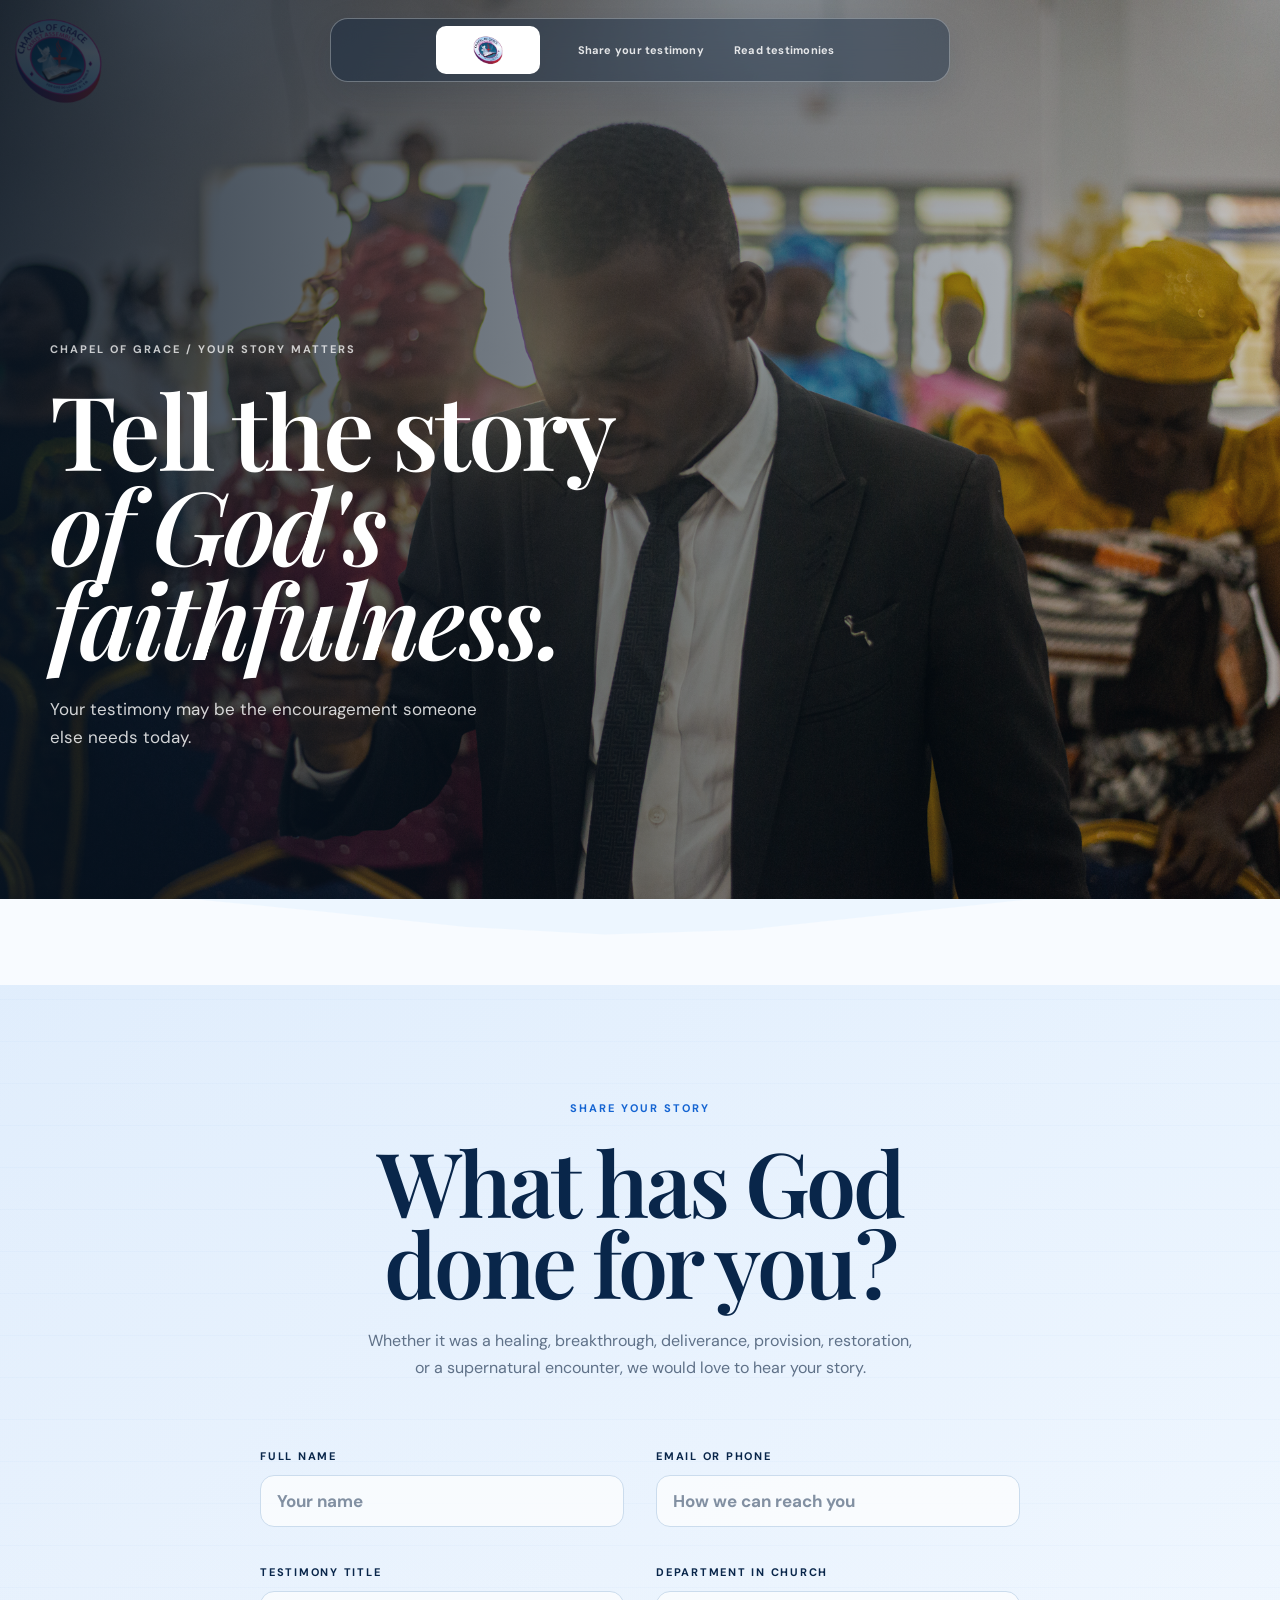
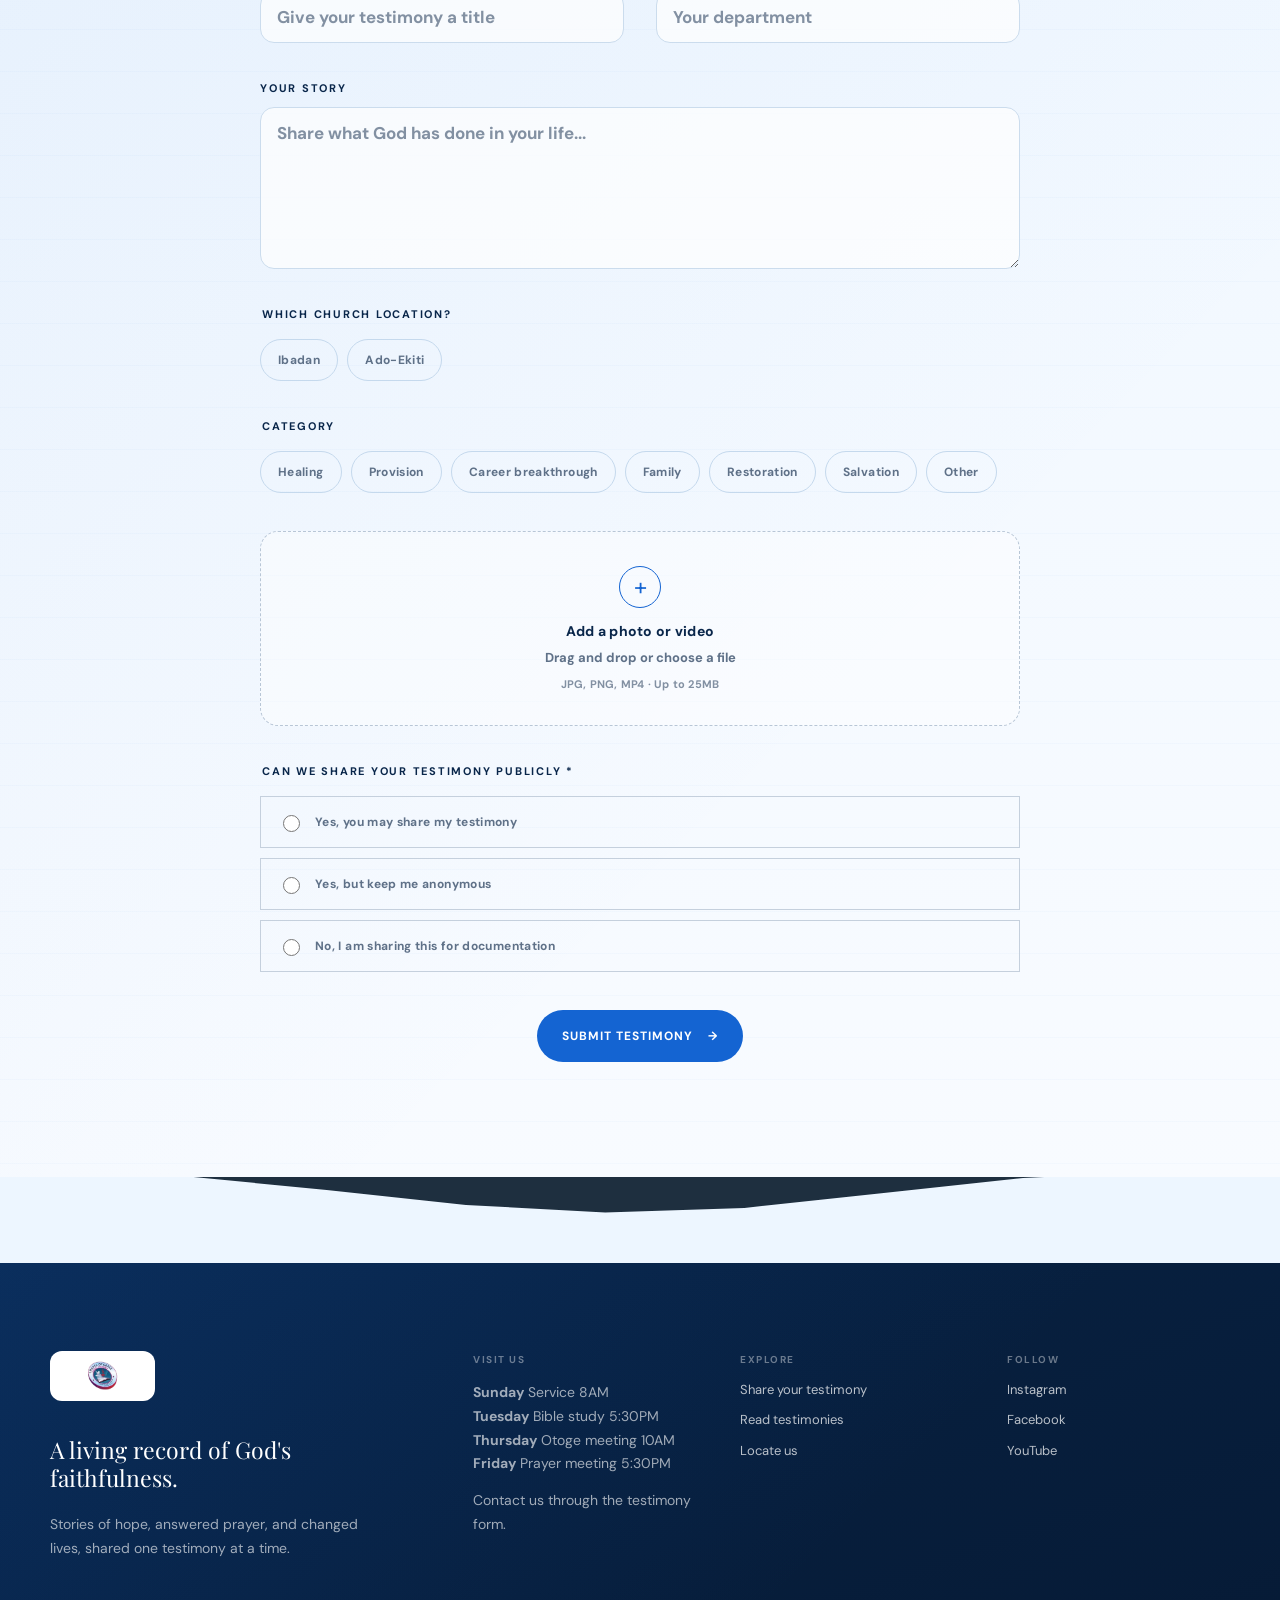
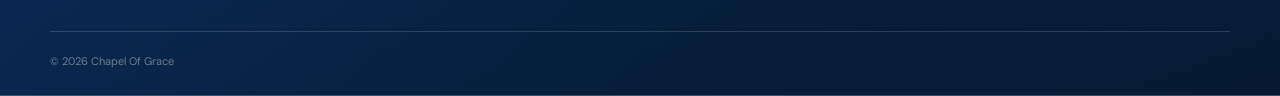
==== commit 19ca43d1: "push all" ====
--- a/share.html
+++ b/share.html
@@ -31,7 +31,7 @@
 
     <main id="top">
         <section class="hero share-hero" aria-labelledby="shareHeroTitle">
-            <div class="hero-image" aria-hidden="true"></div>
+            <div class="hero-image1" aria-hidden="true"></div>
             <div class="hero-shade" aria-hidden="true"></div>
             <div class="hero-inner page-width">
                 <p class="eyebrow light">Chapel Of Grace / Your story matters</p>
--- a/css/style.css
+++ b/css/style.css
@@ -107,6 +107,7 @@
 }
 
 .hero-image,
+.hero-image1,
 .hero-shade,
 .statement-image,
 .statement-shade {
@@ -116,7 +117,11 @@
 
 .hero-image {
     z-index: -2;
-    background: #26394b url('../assets/images/hero.jpg') center / cover no-repeat;
+    background: #26394b url('../assets/images/hero1.jpg') center / cover no-repeat;
+}
+.hero-image1 {
+    z-index: -2;
+    background: #26394b url('../assets/images/hero2.jpg') center / cover no-repeat;
 }
 
 .hero-shade {
@@ -821,7 +826,7 @@
 
 .statement-image {
     z-index: -2;
-    background: #1e2f3f url('https://images.unsplash.com/photo-1519491050282-cf00c82424b4?auto=format&fit=crop&w=2200&q=85') center / cover no-repeat;
+    background: #1e2f3f url('../assets/images/hero3.jpg') center / cover no-repeat;
 }
 
 .statement-shade {
